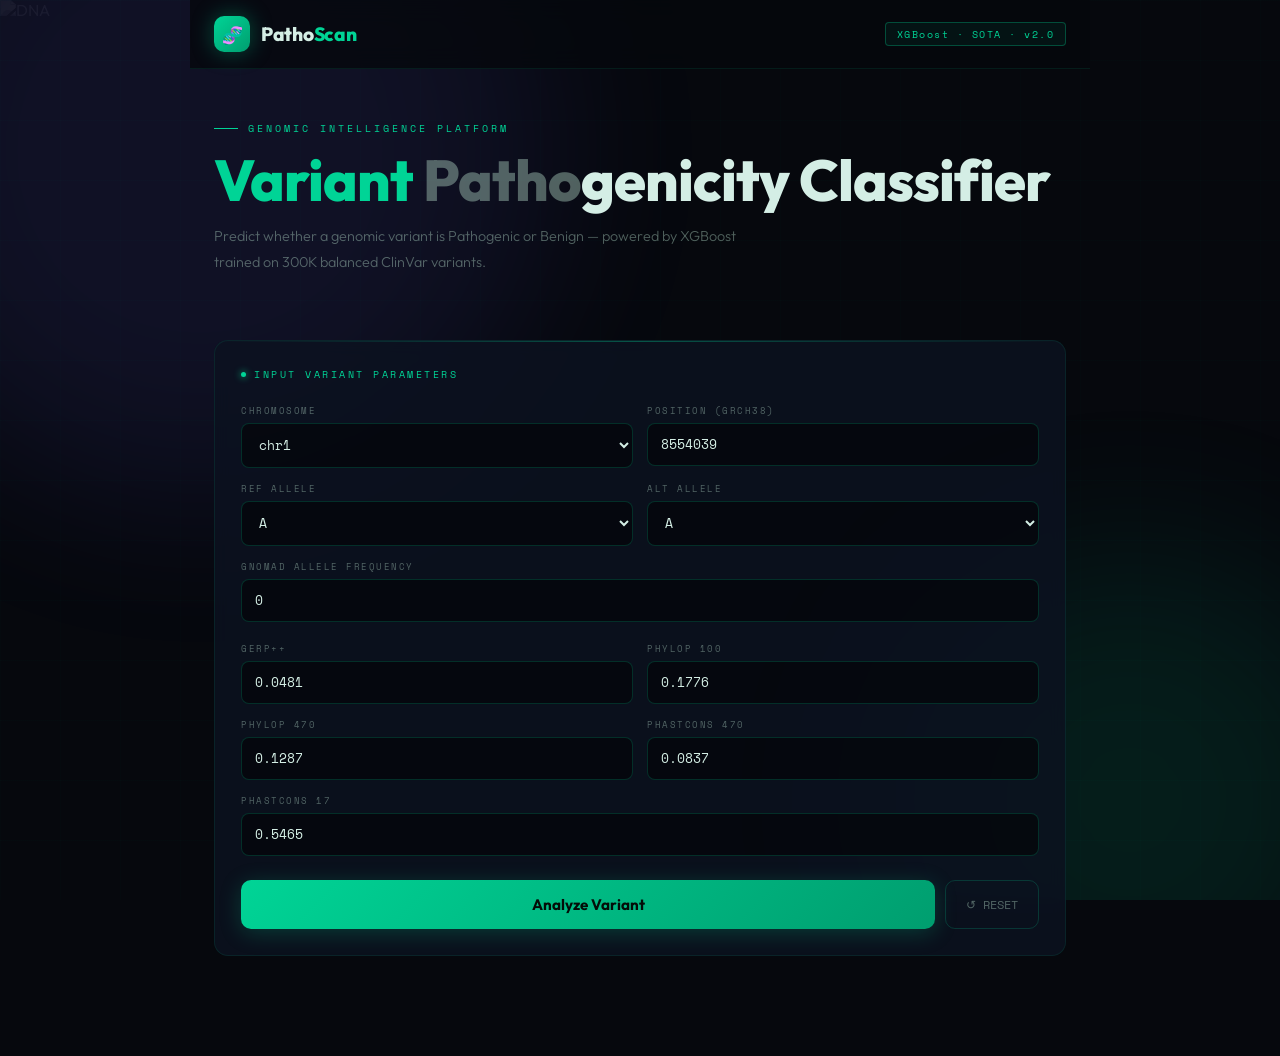
==== project/frontend/sample_index.html @ 514b2d8b "update" ====
<!DOCTYPE html>
<html lang="en">

<head>
    <meta charset="UTF-8" />
    <meta name="viewport" content="width=device-width, initial-scale=1.0" />
    <title>Pathoscan — Genomic Variant Predictor</title>
    <link
        href="https://fonts.googleapis.com/css2?family=Space+Mono:wght@400;700&family=Outfit:wght@300;400;500;600;700;800&display=swap"
        rel="stylesheet" />
    <style>
        *,
        *::before,
        *::after {
            box-sizing: border-box;
            margin: 0;
            padding: 0
        }

        :root {
            --bg: #06080d;
            --s1: rgba(12, 18, 32, 0.85);
            --s2: #101829;
            --b1: rgba(0, 210, 150, 0.10);
            --b2: rgba(0, 210, 150, 0.20);
            --green: #00d496;
            --green2: #009e6f;
            --red: #ff3e5e;
            --amber: #ffb020;
            --blue: #8ab4f8;
            --gemini: linear-gradient(90deg, #4285f4, #9b72cb, #d96570);
            --text: #d4eee5;
            --muted: rgba(180, 220, 200, 0.42);
            --dim: rgba(180, 220, 200, 0.16);
            --mono: 'Space Mono', monospace;
            --body: 'Outfit', sans-serif;
        }

        html {
            scroll-behavior: smooth
        }

        body {
            font-family: var(--body);
            background: var(--bg);
            color: var(--text);
            min-height: 100vh;
            overflow-x: hidden;
        }

        .dna-bg-container {
            position: fixed;
            top: 0;
            left: 0;
            width: 100%;
            height: 100%;
            z-index: 0;
            pointer-events: none;
            overflow: hidden;
        }

        .dna-bg-container img {
            width: 100%;
            height: 100%;
            object-fit: cover;
            opacity: 0.05;
            filter: saturate(0) brightness(1.2);
        }

        .bg-orbs {
            position: fixed;
            inset: 0;
            z-index: 1;
            pointer-events: none;
            overflow: hidden
        }

        .orb {
            position: absolute;
            border-radius: 50%;
            filter: blur(90px);
            opacity: .1;
            animation: drift 18s ease-in-out infinite alternate
        }

        .orb1 {
            width: 700px;
            height: 700px;
            background: #6c63ff;
            top: -200px;
            left: -150px;
            animation-delay: 0s
        }

        .orb2 {
            width: 500px;
            height: 500px;
            background: var(--green);
            bottom: -150px;
            right: -100px;
            animation-delay: -7s
        }

        .grid-bg {
            position: fixed;
            inset: 0;
            z-index: 1;
            pointer-events: none;
            background-image: linear-gradient(rgba(0, 212, 150, .015) 1px, transparent 1px),
                linear-gradient(90deg, rgba(0, 212, 150, .015) 1px, transparent 1px);
            background-size: 60px 60px;
        }

        .page {
            position: relative;
            z-index: 10;
            max-width: 900px;
            margin: 0 auto;
            padding: 0 24px 80px
        }

        nav {
            display: flex;
            align-items: center;
            justify-content: space-between;
            padding: 16px 24px;
            margin: 0 -24px;
            border-bottom: 1px solid var(--b1);
            background: rgba(6, 8, 13, 0.8);
            backdrop-filter: blur(12px);
            position: sticky;
            top: 0;
            z-index: 100;
            animation: slideD .5s ease both;
        }

        .nav-logo {
            display: flex;
            align-items: center;
            gap: 11px
        }

        .logo-icon {
            width: 36px;
            height: 36px;
            background: linear-gradient(135deg, var(--green), var(--green2));
            border-radius: 10px;
            display: flex;
            align-items: center;
            justify-content: center;
            font-size: 17px;
            box-shadow: 0 0 22px rgba(0, 212, 150, .35)
        }

        .logo-txt {
            font-weight: 800;
            font-size: 1.2rem;
            letter-spacing: -.3px
        }

        .logo-txt span {
            color: var(--green)
        }

        .nav-badge {
            font-family: var(--mono);
            font-size: .6rem;
            letter-spacing: 1.5px;
            color: var(--green);
            border: 1px solid rgba(0, 212, 150, .3);
            padding: 4px 11px;
            border-radius: 4px;
            background: rgba(0, 212, 150, .06)
        }

        .hero {
            padding: 52px 0 36px;
            animation: fadeU .7s .1s ease both
        }

        .hero-tag {
            font-family: var(--mono);
            font-size: .62rem;
            color: var(--green);
            letter-spacing: 3px;
            text-transform: uppercase;
            margin-bottom: 14px;
            display: flex;
            align-items: center;
            gap: 10px
        }

        .hero-tag::before {
            content: '';
            width: 24px;
            height: 1px;
            background: var(--green)
        }

        .hero h1 {
            font-size: clamp(2rem, 5vw, 3.6rem);
            font-weight: 800;
            line-height: 1.05;
            letter-spacing: -1px;
            margin-bottom: 14px
        }

        .hero h1 .g {
            color: var(--green)
        }

        .hero h1 .d {
            color: var(--muted)
        }

        .hero-sub {
            font-size: .9rem;
            color: var(--muted);
            line-height: 1.8;
            max-width: 560px;
            margin-bottom: 28px;
            font-weight: 300
        }

        .card {
            background: var(--s1);
            border: 1px solid var(--b1);
            border-radius: 14px;
            padding: 26px;
            position: relative;
            overflow: hidden;
            backdrop-filter: blur(8px);
            animation: fadeU .7s .2s ease both;
            margin-bottom: 20px;
        }

        .card::after {
            content: '';
            position: absolute;
            top: 0;
            left: 0;
            right: 0;
            height: 1px;
            background: linear-gradient(90deg, transparent, var(--green), transparent);
            opacity: .35
        }

        .card-title {
            font-family: var(--mono);
            font-size: .62rem;
            color: var(--green);
            letter-spacing: 2.5px;
            text-transform: uppercase;
            margin-bottom: 22px;
            display: flex;
            align-items: center;
            gap: 8px
        }

        .card-title::before {
            content: '';
            width: 5px;
            height: 5px;
            background: var(--green);
            border-radius: 50%;
            box-shadow: 0 0 7px var(--green)
        }

        .fg {
            display: grid;
            grid-template-columns: 1fr 1fr;
            gap: 14px;
            margin-bottom: 16px
        }

        .f {
            display: flex;
            flex-direction: column;
            gap: 6px
        }

        .f.full {
            grid-column: 1/-1
        }

        label {
            font-family: var(--mono);
            font-size: .58rem;
            color: var(--muted);
            letter-spacing: 1.5px;
            text-transform: uppercase
        }

        input,
        select {
            width: 100%;
            background: rgba(0, 0, 0, .5);
            border: 1px solid var(--b2);
            border-radius: 8px;
            color: var(--text);
            font-family: var(--mono);
            font-size: .8rem;
            padding: 11px 13px;
            outline: none;
            transition: all .3s ease;
        }

        input:focus,
        select:focus {
            border-color: var(--green);
            box-shadow: 0 0 0 3px rgba(0, 212, 150, .1)
        }

        .btn-row {
            display: flex;
            gap: 10px;
            margin-top: 24px
        }

        .btn-run {
            flex: 1;
            padding: 15px;
            border: none;
            border-radius: 10px;
            background: linear-gradient(135deg, var(--green), var(--green2));
            color: #040d08;
            font-family: var(--body);
            font-size: .95rem;
            font-weight: 700;
            cursor: pointer;
            transition: all .25s cubic-bezier(.22, 1, .36, 1);
            box-shadow: 0 4px 22px rgba(0, 212, 150, .22);
        }

        .btn-run:hover {
            transform: translateY(-2px);
            box-shadow: 0 8px 32px rgba(0, 212, 150, .38)
        }

        .btn-clear {
            padding: 15px 20px;
            border: 1px solid var(--b2);
            border-radius: 10px;
            background: transparent;
            color: var(--muted);
            font-family: var(--mono);
            font-size: .72rem;
            cursor: pointer;
            text-transform: uppercase;
        }

        .loading-wrapper {
            display: none;
            align-items: center;
            justify-content: center;
            gap: 12px;
            padding: 24px 0;
            margin-top: 10px
        }

        .loading-wrapper.on {
            display: flex
        }

        .spinner {
            width: 22px;
            height: 22px;
            border: 3px solid var(--b2);
            border-top-color: var(--green);
            border-radius: 50%;
            animation: spin 1s linear infinite
        }

        @keyframes spin {
            to {
                transform: rotate(360deg)
            }
        }

        #resultPanel {
            display: none;
            margin-top: 20px;
            animation: fadeU .6s cubic-bezier(.22, 1, .36, 1) both
        }

        #resultPanel.on {
            display: flex;
            flex-direction: column;
            gap: 14px
        }

        .verdict {
            border-radius: 12px;
            padding: 24px;
            border: 1px solid;
            position: relative;
            overflow: hidden;
        }

        .verdict.P {
            background: rgba(255, 62, 94, .07);
            border-color: rgba(255, 62, 94, .3);
            box-shadow: 0 0 30px rgba(255, 62, 94, .12)
        }

        .verdict.B {
            background: rgba(0, 212, 150, .07);
            border-color: rgba(0, 212, 150, .3);
            box-shadow: 0 0 30px rgba(0, 212, 150, .12)
        }

        .sha-badge {
            position: absolute;
            top: 24px;
            right: 24px;
            font-family: var(--mono);
            font-size: 0.55rem;
            color: var(--muted);
            background: rgba(255, 255, 255, 0.05);
            padding: 4px 8px;
            border-radius: 4px;
            border: 1px solid var(--b1);
        }

        .v-tag {
            font-family: var(--mono);
            font-size: .58rem;
            letter-spacing: 2.5px;
            text-transform: uppercase;
            margin-bottom: 6px
        }

        .v-name {
            font-size: 2.6rem;
            font-weight: 800;
            letter-spacing: -1px;
            line-height: 1;
            margin-bottom: 12px
        }

        .verdict.P .v-name,
        .verdict.P .v-tag {
            color: var(--red)
        }

        .verdict.B .v-name,
        .verdict.B .v-tag {
            color: var(--green)
        }

        .shap-container {
            position: relative;
            padding: 10px 0;
        }

        .shap-axis {
            position: absolute;
            left: 50%;
            top: 0;
            bottom: 0;
            width: 1px;
            background: rgba(255, 255, 255, 0.1);
            border-left: 1px dashed rgba(255, 255, 255, 0.2);
            z-index: 0;
        }

        .shap-labels {
            display: flex;
            justify-content: space-between;
            font-family: var(--mono);
            font-size: 0.55rem;
            color: var(--muted);
            margin-bottom: 15px;
            text-transform: uppercase;
        }

        .shap-row {
            display: flex;
            align-items: center;
            margin-bottom: 12px;
            position: relative;
            z-index: 1;
            animation: slideInRight .6s backwards;
        }

        .shap-name {
            font-family: var(--mono);
            font-size: 0.55rem;
            color: var(--text);
            width: 140px;
            flex-shrink: 0;
            text-align: right;
            padding-right: 15px;
            overflow: hidden;
            text-overflow: ellipsis;
            white-space: nowrap;
        }

        .shap-track {
            flex: 1;
            height: 8px;
            background: rgba(0, 0, 0, 0.3);
            border-radius: 4px;
            display: flex;
            align-items: center;
            position: relative;
            overflow: hidden;
        }

        .shap-fill-left {
            height: 100%;
            background: linear-gradient(90deg, #009e6f, var(--green));
            border-radius: 4px;
            position: absolute;
            right: 50%;
            width: 0%;
            transition: width 1.2s cubic-bezier(.22, 1, .36, 1);
        }

        .shap-fill-right {
            height: 100%;
            background: linear-gradient(90deg, var(--red), #ff8fa0);
            border-radius: 4px;
            position: absolute;
            left: 50%;
            width: 0%;
            transition: width 1.2s cubic-bezier(.22, 1, .36, 1);
        }

        .shap-val {
            font-family: var(--mono);
            font-size: 0.65rem;
            font-weight: 700;
            color: var(--muted);
            width: 60px;
            text-align: left;
            padding-left: 15px;
        }

        .gemini-box {
            background: linear-gradient(145deg, rgba(16, 24, 41, 0.9), rgba(6, 8, 13, 0.9));
            border: 1px solid rgba(138, 180, 248, 0.2);
            border-radius: 12px;
            padding: 24px;
            position: relative;
            box-shadow: 0 10px 30px rgba(0, 0, 0, 0.5), inset 0 1px 0 rgba(255, 255, 255, 0.05);
        }

        .gemini-box::before {
            content: '';
            position: absolute;
            top: -1px;
            left: -1px;
            right: -1px;
            bottom: -1px;
            background: var(--gemini);
            z-index: -1;
            border-radius: 13px;
            opacity: 0.3;
            animation: breathe 4s ease-in-out infinite alternate;
        }

        @keyframes breathe {
            from {
                opacity: 0.1
            }

            to {
                opacity: 0.4
            }
        }

        .gemini-header {
            display: flex;
            align-items: center;
            gap: 8px;
            margin-bottom: 16px;
            font-weight: 700;
            font-size: 0.9rem;
            letter-spacing: 0.5px;
        }

        .gemini-icon {
            background: var(--gemini);
            -webkit-background-clip: text;
            -webkit-text-fill-color: transparent;
            font-size: 1.2rem;
        }

        .gemini-title {
            background: var(--gemini);
            -webkit-background-clip: text;
            -webkit-text-fill-color: transparent;
        }

        .gemini-content {
            font-size: 0.9rem;
            line-height: 1.7;
            color: var(--text);
            min-height: 60px;
        }

        .cursor {
            display: inline-block;
            width: 6px;
            height: 14px;
            background: #8ab4f8;
            margin-left: 4px;
            animation: blink 1s step-end infinite;
        }

        @keyframes blink {
            50% {
                opacity: 0;
            }
        }

        footer {
            border-top: 1px solid var(--b1);
            margin-top: 48px;
            padding-top: 20px;
            display: flex;
            justify-content: space-between;
            font-family: var(--mono);
            font-size: .56rem;
            color: var(--dim)
        }

        @media(max-width:640px) {
            .fg {
                grid-template-columns: 1fr
            }

            .shap-name {
                width: 90px;
                font-size: 0.50rem;
            }

            .sha-badge {
                display: none;
            }
        }
    </style>
</head>

<body>

    <div class="dna-bg-container"><img src="https://media.giphy.com/media/s1IJ0L8hZ4wms/giphy.gif" alt="DNA"></div>
    <div class="bg-orbs">
        <div class="orb orb1"></div>
        <div class="orb orb2"></div>
    </div>
    <div class="grid-bg"></div>

    <div class="page">
        <nav>
            <div class="nav-logo">
                <div class="logo-icon">🧬</div>
                <div class="logo-txt">Patho<span>Scan</span></div>
            </div>
            <div class="nav-badge">XGBoost · SOTA · v2.0</div>
        </nav>

        <div class="hero">
            <div class="hero-tag">Genomic Intelligence Platform</div>
            <h1><span class="g">Variant</span> <span class="d">Patho</span>genicity Classifier</h1>
            <p class="hero-sub">Predict whether a genomic variant is Pathogenic or Benign — powered by XGBoost trained
                on 300K balanced ClinVar variants.</p>
        </div>

        <div class="card">
            <div class="card-title">Input Variant Parameters</div>
            <div class="fg">
                <div class="f">
                    <label>Chromosome</label>
                    <select id="f_chrom">
                        <script>
                            for (let i = 1; i <= 22; i++) { document.write(`<option value="${i}">chr${i}</option>`); }
                        </script>
                        <option value="X">chrX</option>
                    </select>
                </div>
                <div class="f"><label>Position (GRCh38)</label><input type="number" id="f_pos" value="8554039" /></div>
                <div class="f">
                    <label>REF Allele</label>
                    <select id="f_ref">
                        <option>A</option>
                        <option>C</option>
                        <option>G</option>
                        <option>T</option>
                    </select>
                </div>
                <div class="f">
                    <label>ALT Allele</label>
                    <select id="f_alt">
                        <option>A</option>
                        <option>C</option>
                        <option>G</option>
                        <option>T</option>
                    </select>
                </div>
                <div class="f full"><label>gnomAD Allele Frequency</label><input type="number" id="f_gnomad" step="any"
                        value="0" /></div>
            </div>

            <div class="fg" style="margin-top: 20px;">
                <div class="f"><label>GERP++</label><input type="number" id="f_gerp" value="0.0481" /></div>
                <div class="f"><label>phyloP 100</label><input type="number" id="f_pp100" value="0.1776" /></div>
                <div class="f"><label>phyloP 470</label><input type="number" id="f_pp470" value="0.1287" /></div>
                <div class="f"><label>phastCons 470</label><input type="number" id="f_pc470" value="0.0837" /></div>
                <div class="f full"><label>phastCons 17</label><input type="number" id="f_pc17" value="0.5465" /></div>
            </div>

            <div class="btn-row">
                <button class="btn-run" id="runBtn" onclick="runPredict()">Analyze Variant</button>
                <button class="btn-clear" onclick="location.reload()">↺ Reset</button>
            </div>
            <div class="loading-wrapper" id="loadBox">
                <div class="spinner"></div>
                <div style="font-family:var(--mono);font-size:12px;color:var(--green)">INFERENCE INITIALIZING...</div>
            </div>
        </div>

        <div id="resultPanel">
            <div class="verdict" id="verdictBox">
                <div class="sha-badge" id="sha-id">SHA: —</div>
                <div class="v-tag" id="v-tag">—</div>
                <div class="v-name" id="v-name">—</div>
                <div style="margin-bottom:16px;font-size:.9rem;color:var(--text)">Pathogenic probability: <strong
                        id="v-prob-text">0.00%</strong></div>
            </div>

            <div class="card" style="margin-bottom: 0;">
                <div class="card-title">SHAP Feature Impact Analysis</div>
                <div class="shap-container">
                    <div class="shap-labels"><span>← Benign Push</span><span>Pathogenic Push →</span></div>
                    <div class="shap-axis"></div>
                    <div id="shapContainer"></div>
                </div>
            </div>

            <div class="gemini-box">
                <div class="gemini-header">
                    <span class="gemini-icon"></span>
                    <span class="gemini-title">Clinical Report:</span>
                </div>
                <div class="gemini-content" id="gemini-text">Waiting for analysis...</div>
            </div>
        </div>

    </div>

    <script>
        // Mock SHA-256 Generator
        function generateMockSHA() {
            const chars = 'abcdef0123456789';
            let hash = '';
            for (let i = 0; i < 32; i++) hash += chars.charAt(Math.floor(Math.random() * chars.length));
            return hash;
        }

        // Format Markdown to HTML
        function formatMarkdown(text) {
            return text
                .replace(/\*\*(.*?)\*\*/g, '<strong style="color: var(--green);">$1</strong>')
                .replace(/^\* (.*?)$/gm, '&bull; $1')
                .replace(/\n/g, '<br>');
        }

        // Typewriter
        function typeWriter(elementId, htmlText, speed) {
            const el = document.getElementById(elementId);
            el.innerHTML = '';
            let i = 0;
            let isTag = false;
            let currentHTML = '';

            function type() {
                if (i < htmlText.length) {
                    let char = htmlText.charAt(i);
                    currentHTML += char;

                    if (char === '<') isTag = true;
                    if (char === '>') isTag = false;

                    el.innerHTML = currentHTML + '<span class="cursor"></span>';
                    i++;

                    if (isTag) {
                        type();
                    } else {
                        setTimeout(type, speed);
                    }
                } else {
                    el.innerHTML = currentHTML;
                }
            }
            type();
        }

        // Fetch Gemini using Real SHAP Values
        async function fetchGeminiNote(data, isP, probPct, topFeaturesText) {
            const apiKey = "AIzaSyDyJzYa1d_1lUqWyDfIHKWBBuTbyd2bmhM";
            const url = `https://generativelanguage.googleapis.com/v1beta/models/gemini-1.5-flash:generateContent?key=${apiKey}`;

            // Upgraded prompt for detailed SHAP reasoning and biological context
            const prompt = `You are a helpful, expert clinical AI assistant analyzing a genomic variant. We have run an XGBoost model which calculated a pathogenic probability of ${probPct.toFixed(2)}%.

Here are the Top SHAP Features that influenced this prediction (Positive values INCREASE the risk of being pathogenic, Negative values DECREASE the risk):
${topFeaturesText}

Please provide a detailed, conversational, and user-friendly explanation of this result. Structure your response exactly as follows:

1. **The Verdict:** Start with a friendly opening (e.g., "Hello there! Based on the information provided...") stating the final prediction percentage.
2. **Feature Breakdown:** Provide a detailed explanation of the top features from the array. Explain exactly how each key feature pushed the model's decision (e.g., "Interestingly, the high score in **[Feature Name]** strongly increased the risk estimate by..."). 
3. **Biological Context:** Briefly explain to the user what these specific features mean in genetics. For example, explain that gnomAD AF relates to population frequency, and GERP/phyloP/phastCons relate to evolutionary conservation.
4. **Practical Tips:** End with a section titled "**Practical Tips for Interpretation:**" and provide 2 actionable tips for understanding genomic variant data.

Keep the tone accessible, translate the mathematical impacts into plain English, and strictly use **bolding** for feature names.`;

            try {
                const response = await fetch(url, {
                    method: 'POST',
                    headers: { 'Content-Type': 'application/json' },
                    body: JSON.stringify({
                        contents: [{ parts: [{ text: prompt }] }],
                        generationConfig: { temperature: 0.4, topK: 40, topP: 0.95, maxOutputTokens: 1024 }
                    })
                });

                if (!response.ok) {
                    const errorDetails = await response.json();
                    console.error("GOOGLE API ERROR:", errorDetails);
                    throw new Error(errorDetails.error?.message || "API request rejected");
                }

                const responseData = await response.json();
                const rawText = responseData.candidates[0].content.parts[0].text.trim();

                const finalReport = `<strong style="color:var(--muted); font-size: 0.75rem;">Top Features Analysis</strong><br><br>${rawText}`;

                return formatMarkdown(finalReport);

            } catch (error) {
                console.error("Fetch Error Caught:", error);
                return `<strong style="color: var(--red);">API Connection Failed</strong><br><br>The connection to the Gemini API was rejected. Check your console (F12) for details.<br><br><strong>Fallback classification:</strong> ${isP ? 'Pathogenic' : 'Benign'}.`;
            }
        }

        async function runPredict() {
            const data = {
                chrom: document.getElementById('f_chrom').value,
                pos: Number(document.getElementById('f_pos').value),
                ref: document.getElementById('f_ref').value,
                alt: document.getElementById('f_alt').value,
                gnomad_af: Number(document.getElementById('f_gnomad').value),
                GERP_91_mammals_rankscore: Number(document.getElementById('f_gerp').value),
                phyloP100way_vertebrate_rankscore: Number(document.getElementById('f_pp100').value),
                phyloP470way_mammalian_rankscore: Number(document.getElementById('f_pp470').value),
                phastCons470way_mammalian_rankscore: Number(document.getElementById('f_pc470').value),
                phastCons17way_primate_rankscore: Number(document.getElementById('f_pc17').value),
            };

            document.getElementById('resultPanel').classList.remove('on');
            document.getElementById('loadBox').classList.add('on');
            document.getElementById('gemini-text').innerHTML = "Generating AI insights... <span class='cursor'></span>";

            try {
                const res = await fetch("http://127.0.0.1:8000/predict", {
                    method: "POST",
                    headers: { "Content-Type": "application/json" },
                    body: JSON.stringify(data)
                });

                if (!res.ok) {
                    throw new Error(`HTTP error! status: ${res.status}`);
                }

                const result = await res.json();
                renderOutput(result, data);
            } catch (err) {
                console.warn("Backend not detected. Running Demo Mode.", err);
                setTimeout(() => {
                    const mockResult = {
                        pathogenic_probability: Math.random(),
                        top_features: [
                            ["GERP_91_mammals", 1.85],
                            ["phastCons17way", 1.42],
                            ["gnomad_af", -1.35],
                            ["phyloP100way", 0.98],
                            ["phyloP470way", 0.64],
                            ["phastCons470way", 0.45],
                            ["chrom", -0.25],
                            ["ref", -0.12],
                            ["alt", 0.08],
                            ["pos", 0.02]
                        ]
                    };
                    renderOutput(mockResult, data);
                }, 1500);
            }
        }
        async function renderOutput(result, data) {
            document.getElementById('loadBox').classList.remove('on');

            if (result.error) {
                alert("Backend Error: " + result.error);
                return;
            }

            const prob = result.pathogenic_probability || 0;
            const isP = prob >= 0.5;
            const targetPct = prob * 100;

            document.getElementById('resultPanel').classList.add('on');
            document.getElementById('verdictBox').className = 'verdict ' + (isP ? 'P' : 'B');
            document.getElementById('v-tag').textContent = isP ? 'High Risk' : 'Likely Benign';
            document.getElementById('v-name').textContent = isP ? 'PATHOGENIC ' : 'BENIGN ';
            document.getElementById('v-prob-text').textContent = targetPct.toFixed(2) + '%';
            document.getElementById('sha-id').textContent = 'SHA256: ' + generateMockSHA();

            const sc = document.getElementById('shapContainer');
            sc.innerHTML = result.top_features.map((featureData, index) => {
                let featureName = featureData[0];
                let shapValue = featureData[1];
                let isPathoPush = shapValue > 0;
                let barWidth = Math.min((Math.abs(shapValue) * 30), 100);

                return `
        <div class="shap-row" style="animation-delay: ${index * 0.1}s">
            <span class="shap-name">${featureName}</span>
            <div class="shap-track">
                <div class="shap-fill-left" style="width: ${!isPathoPush ? barWidth : 0}%"></div>
                <div class="shap-fill-right" style="width: ${isPathoPush ? barWidth : 0}%"></div>
            </div>
            <span class="shap-val">${shapValue.toFixed(3)}</span>
        </div>`;
            }).join('');

            document.getElementById('resultPanel').scrollIntoView({ behavior: 'smooth', block: 'start' });

            // Use the note already generated by your Python backend
            if (result.clinical_note) {
                const formattedNote = formatMarkdown(result.clinical_note);
                typeWriter('gemini-text', formattedNote, 4);
            }
        }


    </script>
</body>

</html>
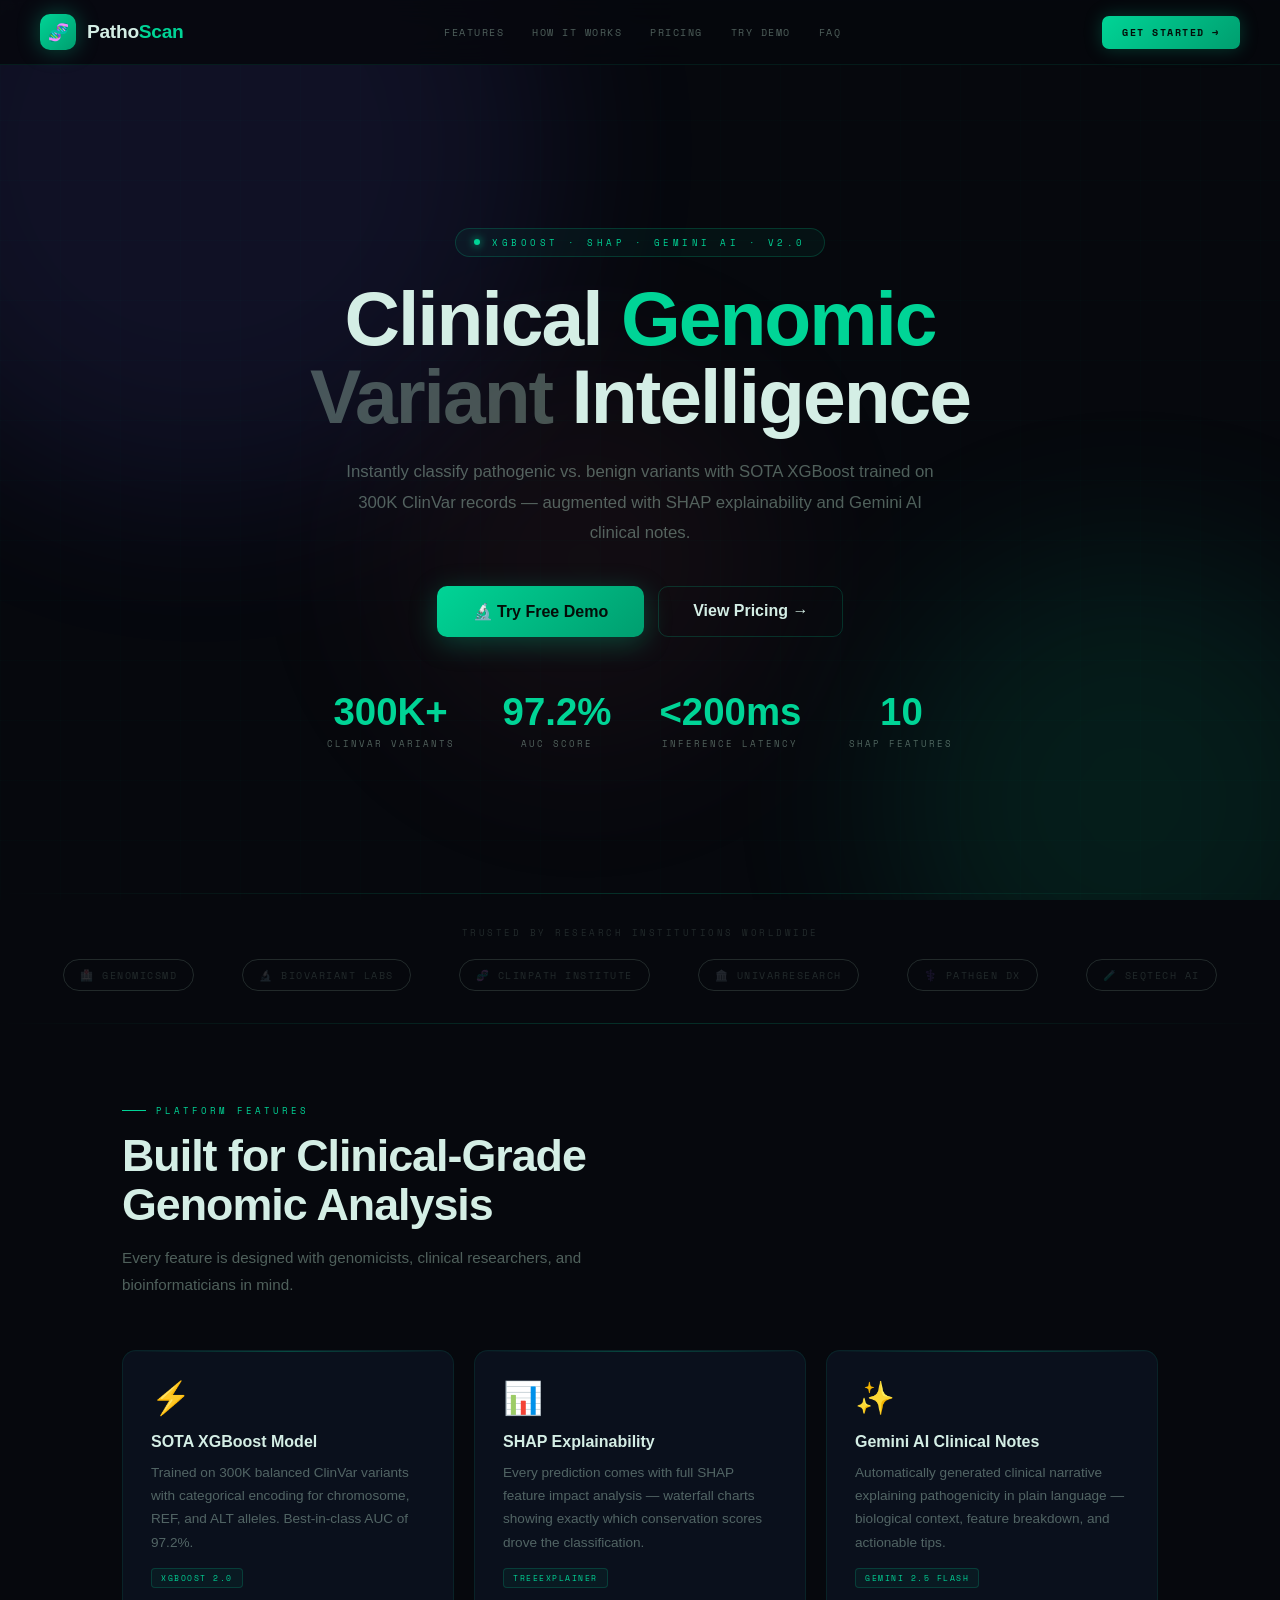
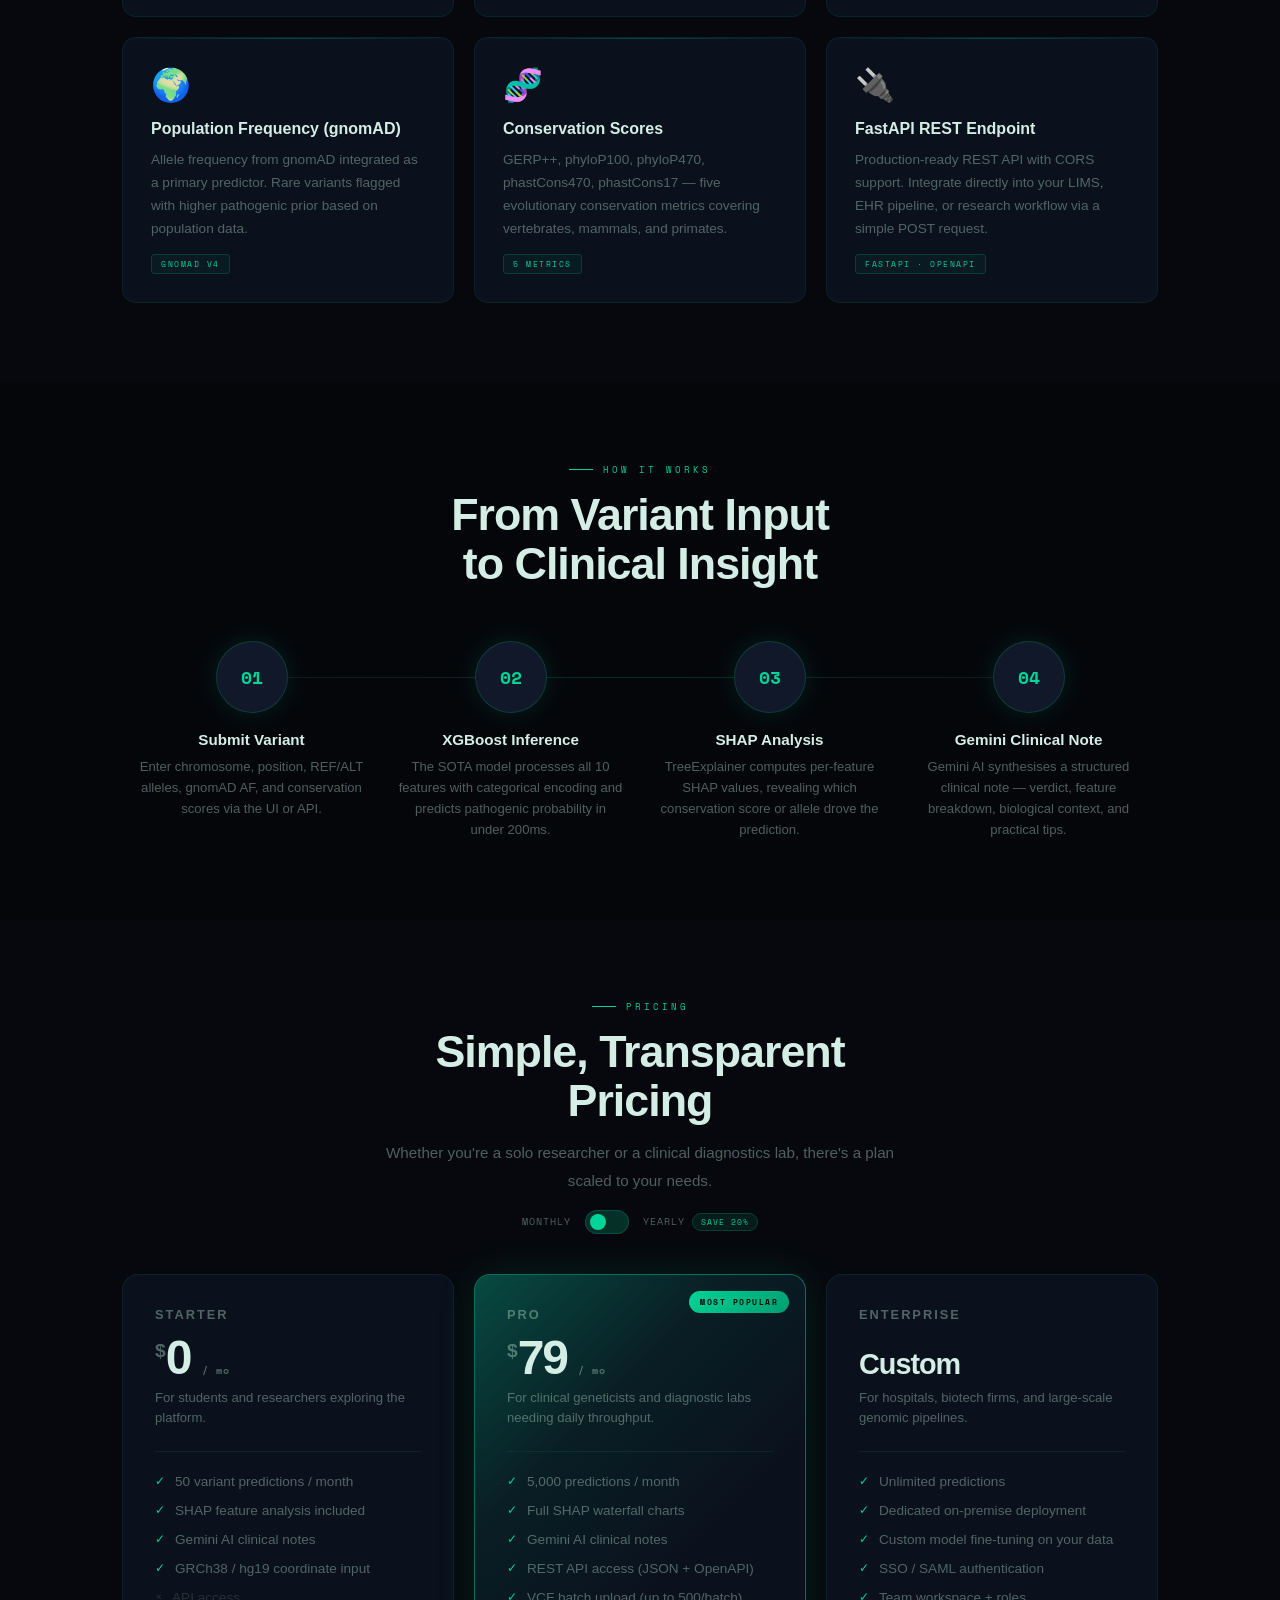
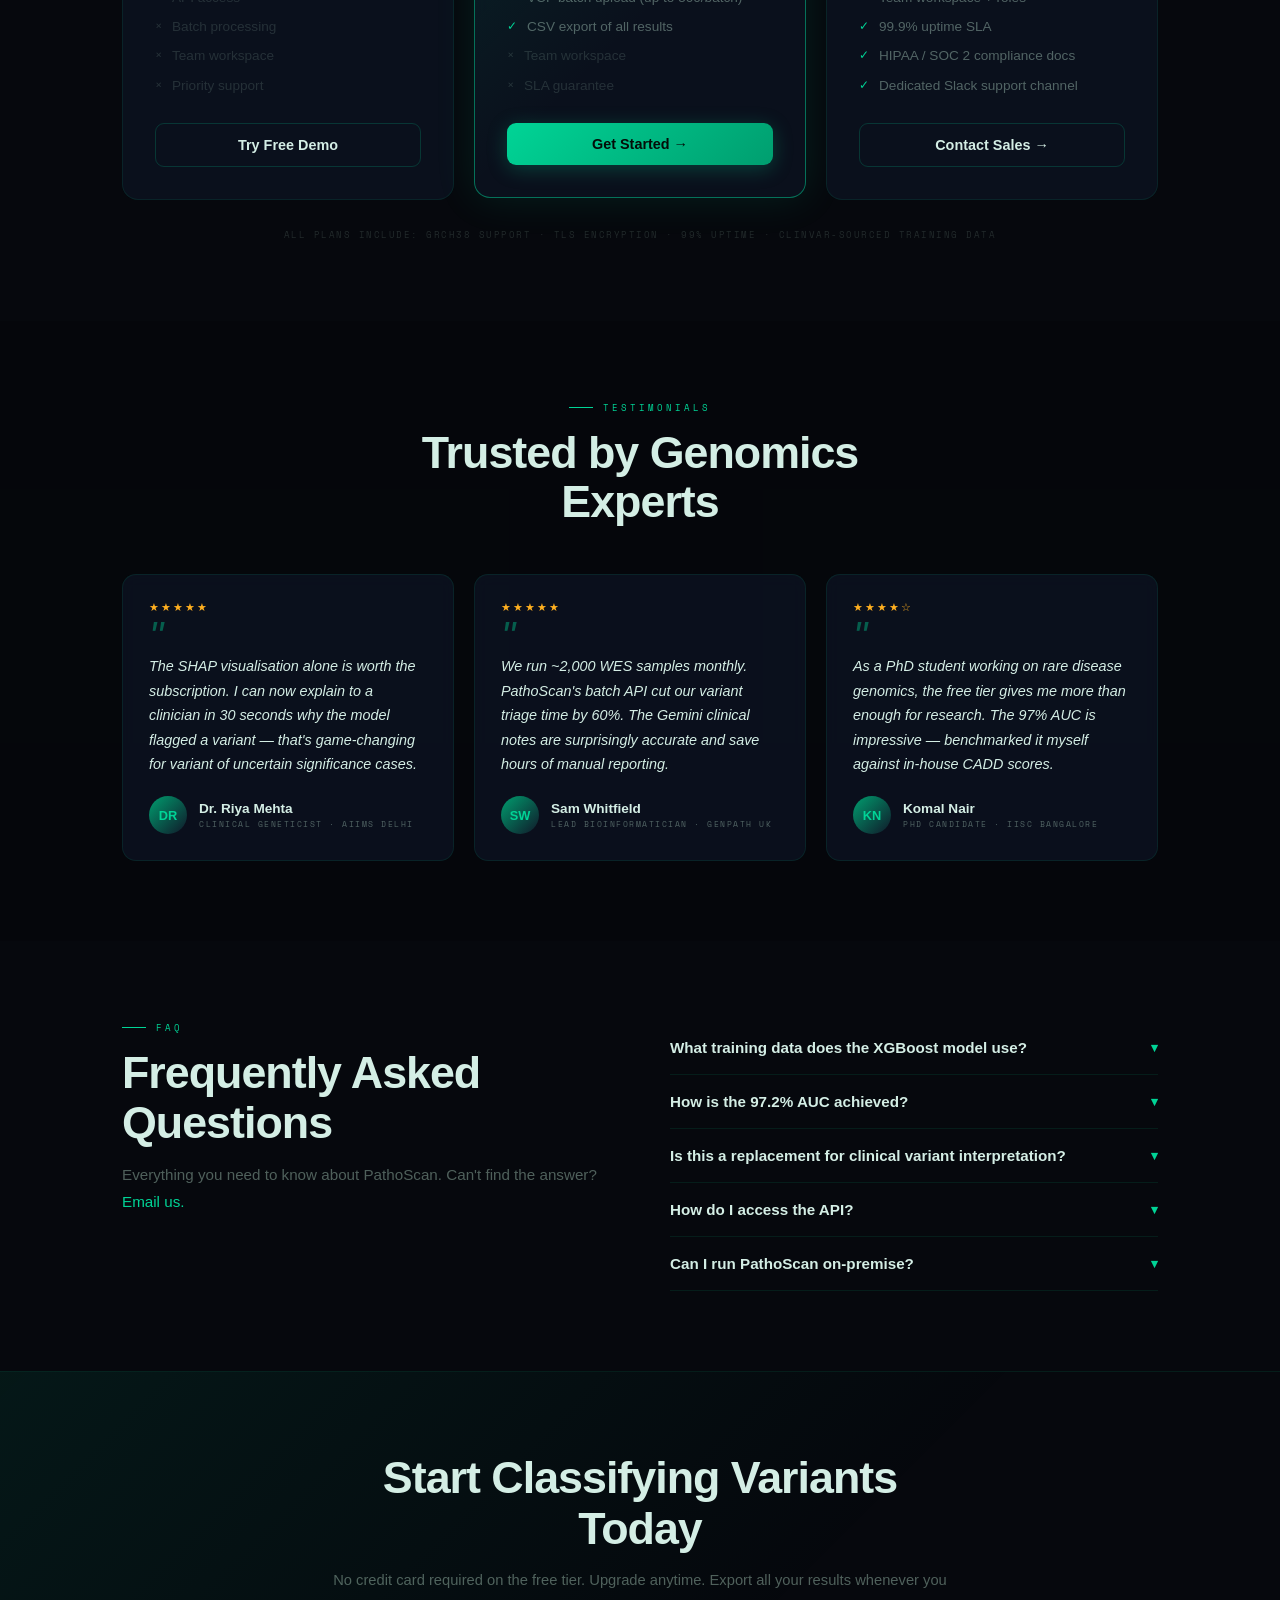
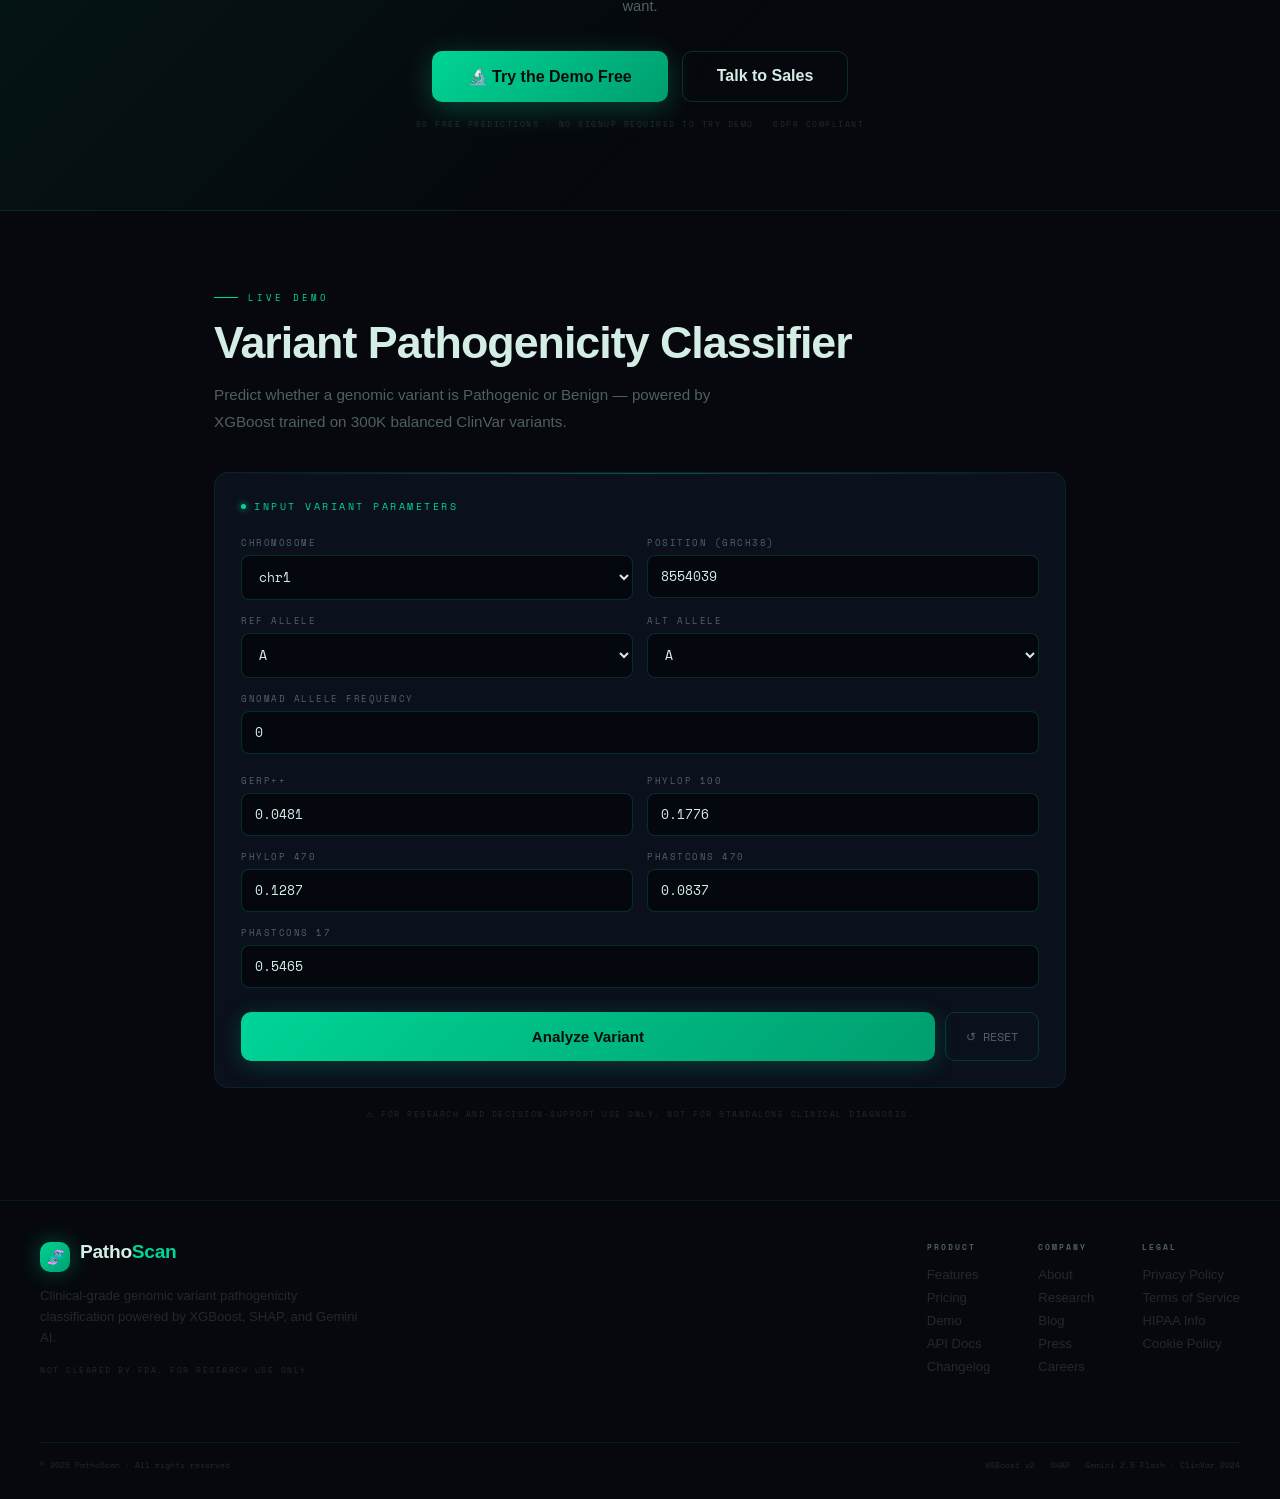
==== commit c4870fa2: "final code" ====
--- a/project/frontend/sample_index.html
+++ b/project/frontend/sample_index.html
@@ -1,953 +1,1068 @@
 <!DOCTYPE html>
 <html lang="en">
-
 <head>
-    <meta charset="UTF-8" />
-    <meta name="viewport" content="width=device-width, initial-scale=1.0" />
-    <title>Pathoscan — Genomic Variant Predictor</title>
-    <link
-        href="https://fonts.googleapis.com/css2?family=Space+Mono:wght@400;700&family=Outfit:wght@300;400;500;600;700;800&display=swap"
-        rel="stylesheet" />
-    <style>
-        *,
-        *::before,
-        *::after {
-            box-sizing: border-box;
-            margin: 0;
-            padding: 0
-        }
-
-        :root {
-            --bg: #06080d;
-            --s1: rgba(12, 18, 32, 0.85);
-            --s2: #101829;
-            --b1: rgba(0, 210, 150, 0.10);
-            --b2: rgba(0, 210, 150, 0.20);
-            --green: #00d496;
-            --green2: #009e6f;
-            --red: #ff3e5e;
-            --amber: #ffb020;
-            --blue: #8ab4f8;
-            --gemini: linear-gradient(90deg, #4285f4, #9b72cb, #d96570);
-            --text: #d4eee5;
-            --muted: rgba(180, 220, 200, 0.42);
-            --dim: rgba(180, 220, 200, 0.16);
-            --mono: 'Space Mono', monospace;
-            --body: 'Outfit', sans-serif;
-        }
-
-        html {
-            scroll-behavior: smooth
-        }
-
-        body {
-            font-family: var(--body);
-            background: var(--bg);
-            color: var(--text);
-            min-height: 100vh;
-            overflow-x: hidden;
-        }
-
-        .dna-bg-container {
-            position: fixed;
-            top: 0;
-            left: 0;
-            width: 100%;
-            height: 100%;
-            z-index: 0;
-            pointer-events: none;
-            overflow: hidden;
-        }
-
-        .dna-bg-container img {
-            width: 100%;
-            height: 100%;
-            object-fit: cover;
-            opacity: 0.05;
-            filter: saturate(0) brightness(1.2);
-        }
-
-        .bg-orbs {
-            position: fixed;
-            inset: 0;
-            z-index: 1;
-            pointer-events: none;
-            overflow: hidden
-        }
-
-        .orb {
-            position: absolute;
-            border-radius: 50%;
-            filter: blur(90px);
-            opacity: .1;
-            animation: drift 18s ease-in-out infinite alternate
-        }
-
-        .orb1 {
-            width: 700px;
-            height: 700px;
-            background: #6c63ff;
-            top: -200px;
-            left: -150px;
-            animation-delay: 0s
-        }
-
-        .orb2 {
-            width: 500px;
-            height: 500px;
-            background: var(--green);
-            bottom: -150px;
-            right: -100px;
-            animation-delay: -7s
-        }
-
-        .grid-bg {
-            position: fixed;
-            inset: 0;
-            z-index: 1;
-            pointer-events: none;
-            background-image: linear-gradient(rgba(0, 212, 150, .015) 1px, transparent 1px),
-                linear-gradient(90deg, rgba(0, 212, 150, .015) 1px, transparent 1px);
-            background-size: 60px 60px;
-        }
-
-        .page {
-            position: relative;
-            z-index: 10;
-            max-width: 900px;
-            margin: 0 auto;
-            padding: 0 24px 80px
-        }
-
-        nav {
-            display: flex;
-            align-items: center;
-            justify-content: space-between;
-            padding: 16px 24px;
-            margin: 0 -24px;
-            border-bottom: 1px solid var(--b1);
-            background: rgba(6, 8, 13, 0.8);
-            backdrop-filter: blur(12px);
-            position: sticky;
-            top: 0;
-            z-index: 100;
-            animation: slideD .5s ease both;
-        }
-
-        .nav-logo {
-            display: flex;
-            align-items: center;
-            gap: 11px
-        }
-
-        .logo-icon {
-            width: 36px;
-            height: 36px;
-            background: linear-gradient(135deg, var(--green), var(--green2));
-            border-radius: 10px;
-            display: flex;
-            align-items: center;
-            justify-content: center;
-            font-size: 17px;
-            box-shadow: 0 0 22px rgba(0, 212, 150, .35)
-        }
-
-        .logo-txt {
-            font-weight: 800;
-            font-size: 1.2rem;
-            letter-spacing: -.3px
-        }
-
-        .logo-txt span {
-            color: var(--green)
-        }
-
-        .nav-badge {
-            font-family: var(--mono);
-            font-size: .6rem;
-            letter-spacing: 1.5px;
-            color: var(--green);
-            border: 1px solid rgba(0, 212, 150, .3);
-            padding: 4px 11px;
-            border-radius: 4px;
-            background: rgba(0, 212, 150, .06)
-        }
-
-        .hero {
-            padding: 52px 0 36px;
-            animation: fadeU .7s .1s ease both
-        }
-
-        .hero-tag {
-            font-family: var(--mono);
-            font-size: .62rem;
-            color: var(--green);
-            letter-spacing: 3px;
-            text-transform: uppercase;
-            margin-bottom: 14px;
-            display: flex;
-            align-items: center;
-            gap: 10px
-        }
-
-        .hero-tag::before {
-            content: '';
-            width: 24px;
-            height: 1px;
-            background: var(--green)
-        }
-
-        .hero h1 {
-            font-size: clamp(2rem, 5vw, 3.6rem);
-            font-weight: 800;
-            line-height: 1.05;
-            letter-spacing: -1px;
-            margin-bottom: 14px
-        }
-
-        .hero h1 .g {
-            color: var(--green)
-        }
-
-        .hero h1 .d {
-            color: var(--muted)
-        }
-
-        .hero-sub {
-            font-size: .9rem;
-            color: var(--muted);
-            line-height: 1.8;
-            max-width: 560px;
-            margin-bottom: 28px;
-            font-weight: 300
-        }
-
-        .card {
-            background: var(--s1);
-            border: 1px solid var(--b1);
-            border-radius: 14px;
-            padding: 26px;
-            position: relative;
-            overflow: hidden;
-            backdrop-filter: blur(8px);
-            animation: fadeU .7s .2s ease both;
-            margin-bottom: 20px;
-        }
-
-        .card::after {
-            content: '';
-            position: absolute;
-            top: 0;
-            left: 0;
-            right: 0;
-            height: 1px;
-            background: linear-gradient(90deg, transparent, var(--green), transparent);
-            opacity: .35
-        }
-
-        .card-title {
-            font-family: var(--mono);
-            font-size: .62rem;
-            color: var(--green);
-            letter-spacing: 2.5px;
-            text-transform: uppercase;
-            margin-bottom: 22px;
-            display: flex;
-            align-items: center;
-            gap: 8px
-        }
-
-        .card-title::before {
-            content: '';
-            width: 5px;
-            height: 5px;
-            background: var(--green);
-            border-radius: 50%;
-            box-shadow: 0 0 7px var(--green)
-        }
-
-        .fg {
-            display: grid;
-            grid-template-columns: 1fr 1fr;
-            gap: 14px;
-            margin-bottom: 16px
-        }
-
-        .f {
-            display: flex;
-            flex-direction: column;
-            gap: 6px
-        }
-
-        .f.full {
-            grid-column: 1/-1
-        }
-
-        label {
-            font-family: var(--mono);
-            font-size: .58rem;
-            color: var(--muted);
-            letter-spacing: 1.5px;
-            text-transform: uppercase
-        }
-
-        input,
-        select {
-            width: 100%;
-            background: rgba(0, 0, 0, .5);
-            border: 1px solid var(--b2);
-            border-radius: 8px;
-            color: var(--text);
-            font-family: var(--mono);
-            font-size: .8rem;
-            padding: 11px 13px;
-            outline: none;
-            transition: all .3s ease;
-        }
-
-        input:focus,
-        select:focus {
-            border-color: var(--green);
-            box-shadow: 0 0 0 3px rgba(0, 212, 150, .1)
-        }
-
-        .btn-row {
-            display: flex;
-            gap: 10px;
-            margin-top: 24px
-        }
-
-        .btn-run {
-            flex: 1;
-            padding: 15px;
-            border: none;
-            border-radius: 10px;
-            background: linear-gradient(135deg, var(--green), var(--green2));
-            color: #040d08;
-            font-family: var(--body);
-            font-size: .95rem;
-            font-weight: 700;
-            cursor: pointer;
-            transition: all .25s cubic-bezier(.22, 1, .36, 1);
-            box-shadow: 0 4px 22px rgba(0, 212, 150, .22);
-        }
-
-        .btn-run:hover {
-            transform: translateY(-2px);
-            box-shadow: 0 8px 32px rgba(0, 212, 150, .38)
-        }
-
-        .btn-clear {
-            padding: 15px 20px;
-            border: 1px solid var(--b2);
-            border-radius: 10px;
-            background: transparent;
-            color: var(--muted);
-            font-family: var(--mono);
-            font-size: .72rem;
-            cursor: pointer;
-            text-transform: uppercase;
-        }
-
-        .loading-wrapper {
-            display: none;
-            align-items: center;
-            justify-content: center;
-            gap: 12px;
-            padding: 24px 0;
-            margin-top: 10px
-        }
-
-        .loading-wrapper.on {
-            display: flex
-        }
-
-        .spinner {
-            width: 22px;
-            height: 22px;
-            border: 3px solid var(--b2);
-            border-top-color: var(--green);
-            border-radius: 50%;
-            animation: spin 1s linear infinite
-        }
-
-        @keyframes spin {
-            to {
-                transform: rotate(360deg)
-            }
-        }
-
-        #resultPanel {
-            display: none;
-            margin-top: 20px;
-            animation: fadeU .6s cubic-bezier(.22, 1, .36, 1) both
-        }
-
-        #resultPanel.on {
-            display: flex;
-            flex-direction: column;
-            gap: 14px
-        }
-
-        .verdict {
-            border-radius: 12px;
-            padding: 24px;
-            border: 1px solid;
-            position: relative;
-            overflow: hidden;
-        }
-
-        .verdict.P {
-            background: rgba(255, 62, 94, .07);
-            border-color: rgba(255, 62, 94, .3);
-            box-shadow: 0 0 30px rgba(255, 62, 94, .12)
-        }
-
-        .verdict.B {
-            background: rgba(0, 212, 150, .07);
-            border-color: rgba(0, 212, 150, .3);
-            box-shadow: 0 0 30px rgba(0, 212, 150, .12)
-        }
-
-        .sha-badge {
-            position: absolute;
-            top: 24px;
-            right: 24px;
-            font-family: var(--mono);
-            font-size: 0.55rem;
-            color: var(--muted);
-            background: rgba(255, 255, 255, 0.05);
-            padding: 4px 8px;
-            border-radius: 4px;
-            border: 1px solid var(--b1);
-        }
-
-        .v-tag {
-            font-family: var(--mono);
-            font-size: .58rem;
-            letter-spacing: 2.5px;
-            text-transform: uppercase;
-            margin-bottom: 6px
-        }
-
-        .v-name {
-            font-size: 2.6rem;
-            font-weight: 800;
-            letter-spacing: -1px;
-            line-height: 1;
-            margin-bottom: 12px
-        }
-
-        .verdict.P .v-name,
-        .verdict.P .v-tag {
-            color: var(--red)
-        }
-
-        .verdict.B .v-name,
-        .verdict.B .v-tag {
-            color: var(--green)
-        }
-
-        .shap-container {
-            position: relative;
-            padding: 10px 0;
-        }
-
-        .shap-axis {
-            position: absolute;
-            left: 50%;
-            top: 0;
-            bottom: 0;
-            width: 1px;
-            background: rgba(255, 255, 255, 0.1);
-            border-left: 1px dashed rgba(255, 255, 255, 0.2);
-            z-index: 0;
-        }
-
-        .shap-labels {
-            display: flex;
-            justify-content: space-between;
-            font-family: var(--mono);
-            font-size: 0.55rem;
-            color: var(--muted);
-            margin-bottom: 15px;
-            text-transform: uppercase;
-        }
-
-        .shap-row {
-            display: flex;
-            align-items: center;
-            margin-bottom: 12px;
-            position: relative;
-            z-index: 1;
-            animation: slideInRight .6s backwards;
-        }
-
-        .shap-name {
-            font-family: var(--mono);
-            font-size: 0.55rem;
-            color: var(--text);
-            width: 140px;
-            flex-shrink: 0;
-            text-align: right;
-            padding-right: 15px;
-            overflow: hidden;
-            text-overflow: ellipsis;
-            white-space: nowrap;
-        }
-
-        .shap-track {
-            flex: 1;
-            height: 8px;
-            background: rgba(0, 0, 0, 0.3);
-            border-radius: 4px;
-            display: flex;
-            align-items: center;
-            position: relative;
-            overflow: hidden;
-        }
-
-        .shap-fill-left {
-            height: 100%;
-            background: linear-gradient(90deg, #009e6f, var(--green));
-            border-radius: 4px;
-            position: absolute;
-            right: 50%;
-            width: 0%;
-            transition: width 1.2s cubic-bezier(.22, 1, .36, 1);
-        }
-
-        .shap-fill-right {
-            height: 100%;
-            background: linear-gradient(90deg, var(--red), #ff8fa0);
-            border-radius: 4px;
-            position: absolute;
-            left: 50%;
-            width: 0%;
-            transition: width 1.2s cubic-bezier(.22, 1, .36, 1);
-        }
-
-        .shap-val {
-            font-family: var(--mono);
-            font-size: 0.65rem;
-            font-weight: 700;
-            color: var(--muted);
-            width: 60px;
-            text-align: left;
-            padding-left: 15px;
-        }
-
-        .gemini-box {
-            background: linear-gradient(145deg, rgba(16, 24, 41, 0.9), rgba(6, 8, 13, 0.9));
-            border: 1px solid rgba(138, 180, 248, 0.2);
-            border-radius: 12px;
-            padding: 24px;
-            position: relative;
-            box-shadow: 0 10px 30px rgba(0, 0, 0, 0.5), inset 0 1px 0 rgba(255, 255, 255, 0.05);
-        }
-
-        .gemini-box::before {
-            content: '';
-            position: absolute;
-            top: -1px;
-            left: -1px;
-            right: -1px;
-            bottom: -1px;
-            background: var(--gemini);
-            z-index: -1;
-            border-radius: 13px;
-            opacity: 0.3;
-            animation: breathe 4s ease-in-out infinite alternate;
-        }
-
-        @keyframes breathe {
-            from {
-                opacity: 0.1
-            }
-
-            to {
-                opacity: 0.4
-            }
-        }
-
-        .gemini-header {
-            display: flex;
-            align-items: center;
-            gap: 8px;
-            margin-bottom: 16px;
-            font-weight: 700;
-            font-size: 0.9rem;
-            letter-spacing: 0.5px;
-        }
-
-        .gemini-icon {
-            background: var(--gemini);
-            -webkit-background-clip: text;
-            -webkit-text-fill-color: transparent;
-            font-size: 1.2rem;
-        }
-
-        .gemini-title {
-            background: var(--gemini);
-            -webkit-background-clip: text;
-            -webkit-text-fill-color: transparent;
-        }
-
-        .gemini-content {
-            font-size: 0.9rem;
-            line-height: 1.7;
-            color: var(--text);
-            min-height: 60px;
-        }
-
-        .cursor {
-            display: inline-block;
-            width: 6px;
-            height: 14px;
-            background: #8ab4f8;
-            margin-left: 4px;
-            animation: blink 1s step-end infinite;
-        }
-
-        @keyframes blink {
-            50% {
-                opacity: 0;
-            }
-        }
-
-        footer {
-            border-top: 1px solid var(--b1);
-            margin-top: 48px;
-            padding-top: 20px;
-            display: flex;
-            justify-content: space-between;
-            font-family: var(--mono);
-            font-size: .56rem;
-            color: var(--dim)
-        }
-
-        @media(max-width:640px) {
-            .fg {
-                grid-template-columns: 1fr
-            }
-
-            .shap-name {
-                width: 90px;
-                font-size: 0.50rem;
-            }
-
-            .sha-badge {
-                display: none;
-            }
-        }
-    </style>
+  <meta charset="UTF-8" />
+  <meta name="viewport" content="width=device-width, initial-scale=1.0" />
+  <title>PathScan — Clinical Genomic Variant Intelligence</title>
+  <!-- ONLY THIS PART CHANGED -->
+<link href="https://fonts.googleapis.com/css2?family=Outfit:wght@300;400;500;600;700;800&family=Space+Mono:wght@400;700&display=swap" rel="stylesheet" />
+  <style>
+    *, *::before, *::after { box-sizing: border-box; margin: 0; padding: 0; }
+
+    :root {
+      --bg: #06080d;
+      --s1: rgba(12,18,32,0.85);
+      --s2: #101829;
+      --b1: rgba(0,210,150,0.10);
+      --b2: rgba(0,210,150,0.20);
+      --green: #00d496;
+      --green2: #009e6f;
+      --red: #ff3e5e;
+      --amber: #ffb020;
+      --blue: #8ab4f8;
+      --gemini: linear-gradient(90deg,#4285f4,#9b72cb,#d96570);
+      --text: #d4eee5;
+      --muted: rgba(180,220,200,0.42);
+      --dim: rgba(180,220,200,0.16);
+      --mono: 'Space Mono', monospace;
+      --body: 'DM Sans', sans-serif;
+      --display: 'Syne', sans-serif;
+    }
+
+    html { scroll-behavior: smooth; }
+
+    body {
+      font-family: var(--body);
+      background: var(--bg);
+      color: var(--text);
+      min-height: 100vh;
+      overflow-x: hidden;
+    }
+
+    /* ─── BACKGROUND ──────────────────────────────── */
+    .dna-bg-container {
+      position: fixed; top:0; left:0; width:100%; height:100%;
+      z-index:0; pointer-events:none; overflow:hidden;
+    }
+    .dna-bg-container img {
+      width:100%; height:100%; object-fit:cover;
+      opacity:.04; filter:saturate(0) brightness(1.2);
+    }
+    .bg-orbs { position:fixed; inset:0; z-index:1; pointer-events:none; overflow:hidden; }
+    .orb { position:absolute; border-radius:50%; filter:blur(90px); opacity:.1; animation:drift 18s ease-in-out infinite alternate; }
+    .orb1 { width:700px; height:700px; background:#6c63ff; top:-200px; left:-150px; animation-delay:0s; }
+    .orb2 { width:500px; height:500px; background:var(--green); bottom:-150px; right:-100px; animation-delay:-7s; }
+    .orb3 { width:400px; height:400px; background:#d96570; top:40%; left:30%; animation-delay:-12s; opacity:.06; }
+    .grid-bg {
+      position:fixed; inset:0; z-index:1; pointer-events:none;
+      background-image: linear-gradient(rgba(0,212,150,.015) 1px,transparent 1px),
+                        linear-gradient(90deg,rgba(0,212,150,.015) 1px,transparent 1px);
+      background-size:60px 60px;
+    }
+    @keyframes drift { from { transform:translate(0,0) scale(1); } to { transform:translate(60px,40px) scale(1.1); } }
+
+    /* ─── NAV ─────────────────────────────────────── */
+    nav {
+      display:flex; align-items:center; justify-content:space-between;
+      padding:14px 40px;
+      border-bottom:1px solid var(--b1);
+      background:rgba(6,8,13,0.85);
+      backdrop-filter:blur(14px);
+      position:sticky; top:0; z-index:200;
+      animation:slideD .5s ease both;
+    }
+    .nav-logo { display:flex; align-items:center; gap:11px; text-decoration:none; }
+    .logo-icon {
+      width:36px; height:36px;
+      background:linear-gradient(135deg,var(--green),var(--green2));
+      border-radius:10px; display:flex; align-items:center; justify-content:center;
+      font-size:17px; box-shadow:0 0 22px rgba(0,212,150,.35);
+    }
+    .logo-txt { font-family:var(--display); font-weight:800; font-size:1.2rem; letter-spacing:-.3px; color:var(--text); }
+    .logo-txt span { color:var(--green); }
+    .nav-links { display:flex; align-items:center; gap:28px; }
+    .nav-links a {
+      font-family:var(--mono); font-size:.62rem; letter-spacing:1.5px; text-transform:uppercase;
+      color:var(--muted); text-decoration:none; transition:color .2s;
+    }
+    .nav-links a:hover { color:var(--green); }
+    .nav-cta {
+      font-family:var(--mono); font-size:.62rem; letter-spacing:1.5px; text-transform:uppercase;
+      background:linear-gradient(135deg,var(--green),var(--green2));
+      color:#040d08; font-weight:700;
+      padding:9px 20px; border-radius:7px; text-decoration:none;
+      box-shadow:0 0 18px rgba(0,212,150,.25); transition:all .2s;
+    }
+    .nav-cta:hover { box-shadow:0 0 30px rgba(0,212,150,.45); transform:translateY(-1px); }
+
+    /* ─── SECTIONS ────────────────────────────────── */
+    section { position:relative; z-index:10; }
+
+    /* ─── HERO ────────────────────────────────────── */
+    .hero-section {
+      min-height: 92vh;
+      display:flex; flex-direction:column; align-items:center; justify-content:center;
+      text-align:center; padding:80px 24px 60px;
+    }
+    .hero-eyebrow {
+      font-family:var(--mono); font-size:.58rem; letter-spacing:3.5px; text-transform:uppercase;
+      color:var(--green); margin-bottom:22px;
+      display:inline-flex; align-items:center; gap:12px;
+      border:1px solid var(--b2); padding:7px 18px; border-radius:100px;
+      background:rgba(0,212,150,.05);
+      animation:fadeU .7s .1s ease both;
+    }
+    .hero-eyebrow::before { content:''; width:6px; height:6px; background:var(--green); border-radius:50%; box-shadow:0 0 8px var(--green); }
+    .hero-h1 {
+      font-family:var(--display); font-size:clamp(2.6rem,6vw,5.2rem);
+      font-weight:800; line-height:1.02; letter-spacing:-2px;
+      margin-bottom:22px; max-width:820px;
+      animation:fadeU .7s .2s ease both;
+    }
+    .hero-h1 .g { color:var(--green); }
+    .hero-h1 .d { color:rgba(180,220,200,.35); }
+    .hero-sub {
+      font-size:1.05rem; color:var(--muted); line-height:1.8; max-width:600px;
+      margin:0 auto 38px; font-weight:300;
+      animation:fadeU .7s .3s ease both;
+    }
+    .hero-btns {
+      display:flex; gap:14px; justify-content:center; flex-wrap:wrap;
+      animation:fadeU .7s .4s ease both;
+    }
+    .btn-primary {
+      padding:16px 36px; border:none; border-radius:10px;
+      background:linear-gradient(135deg,var(--green),var(--green2));
+      color:#040d08; font-family:var(--display); font-size:1rem; font-weight:700;
+      cursor:pointer; text-decoration:none; display:inline-flex; align-items:center; gap:8px;
+      box-shadow:0 6px 28px rgba(0,212,150,.28); transition:all .25s cubic-bezier(.22,1,.36,1);
+    }
+    .btn-primary:hover { transform:translateY(-3px); box-shadow:0 12px 36px rgba(0,212,150,.42); }
+    .btn-outline {
+      padding:15px 34px; border:1px solid var(--b2); border-radius:10px;
+      background:transparent; color:var(--text); font-family:var(--display); font-size:1rem; font-weight:600;
+      cursor:pointer; text-decoration:none; display:inline-flex; align-items:center; gap:8px;
+      transition:all .2s;
+    }
+    .btn-outline:hover { border-color:var(--green); color:var(--green); background:rgba(0,212,150,.05); }
+    .hero-stats {
+      display:flex; gap:48px; justify-content:center; margin-top:56px; flex-wrap:wrap;
+      animation:fadeU .7s .5s ease both;
+    }
+    .stat { text-align:center; }
+    .stat-num { font-family:var(--display); font-size:2.4rem; font-weight:800; color:var(--green); line-height:1; }
+    .stat-label { font-family:var(--mono); font-size:.55rem; letter-spacing:2px; text-transform:uppercase; color:var(--muted); margin-top:6px; }
+
+    /* ─── DIVIDER ──────────────────────────────────── */
+    .divider { height:1px; background:linear-gradient(90deg,transparent,var(--b2),transparent); margin:0; }
+
+    /* ─── LOGOS STRIP ─────────────────────────────── */
+    .logos-strip { padding:32px 24px; overflow:hidden; }
+    .logos-label { font-family:var(--mono); font-size:.55rem; letter-spacing:2.5px; text-transform:uppercase; color:var(--dim); text-align:center; margin-bottom:20px; }
+    .logos-row { display:flex; gap:48px; justify-content:center; flex-wrap:wrap; align-items:center; }
+    .logo-pill {
+      font-family:var(--mono); font-size:.65rem; letter-spacing:1.5px; text-transform:uppercase;
+      color:var(--dim); border:1px solid var(--dim); padding:7px 16px; border-radius:100px;
+      transition:all .2s;
+    }
+    .logo-pill:hover { color:var(--green); border-color:var(--b2); }
+
+    /* ─── FEATURES ────────────────────────────────── */
+    .section-wrap { max-width:1100px; margin:0 auto; padding:80px 32px; }
+    .section-tag {
+      font-family:var(--mono); font-size:.58rem; letter-spacing:3px; text-transform:uppercase;
+      color:var(--green); margin-bottom:14px; display:flex; align-items:center; gap:10px;
+    }
+    .section-tag::before { content:''; width:24px; height:1px; background:var(--green); }
+    .section-h2 {
+      font-family:var(--display); font-size:clamp(1.8rem,3.5vw,3rem);
+      font-weight:800; letter-spacing:-1px; margin-bottom:14px; line-height:1.1;
+    }
+    .section-sub { font-size:.95rem; color:var(--muted); line-height:1.8; max-width:520px; font-weight:300; margin-bottom:52px; }
+
+    .feat-grid { display:grid; grid-template-columns:repeat(3,1fr); gap:20px; }
+    .feat-card {
+      background:var(--s1); border:1px solid var(--b1); border-radius:14px; padding:28px;
+      position:relative; overflow:hidden; backdrop-filter:blur(8px);
+      transition:all .3s ease;
+    }
+    .feat-card:hover { border-color:var(--b2); transform:translateY(-4px); box-shadow:0 16px 40px rgba(0,0,0,.3); }
+    .feat-card::after {
+      content:''; position:absolute; top:0; left:0; right:0; height:1px;
+      background:linear-gradient(90deg,transparent,var(--green),transparent); opacity:.3;
+    }
+    .feat-icon { font-size:2rem; margin-bottom:16px; }
+    .feat-title { font-family:var(--display); font-size:1rem; font-weight:700; margin-bottom:10px; }
+    .feat-desc { font-size:.85rem; color:var(--muted); line-height:1.7; font-weight:300; }
+    .feat-badge {
+      display:inline-block; margin-top:14px;
+      font-family:var(--mono); font-size:.5rem; letter-spacing:1.5px; text-transform:uppercase;
+      border:1px solid var(--b2); color:var(--green); padding:3px 9px; border-radius:4px;
+      background:rgba(0,212,150,.05);
+    }
+
+    /* ─── HOW IT WORKS ────────────────────────────── */
+    .how-grid { display:grid; grid-template-columns:repeat(4,1fr); gap:0; position:relative; }
+    .how-grid::before {
+      content:''; position:absolute; top:36px; left:12.5%; right:12.5%; height:1px;
+      background:linear-gradient(90deg,var(--b1),var(--b2),var(--b1));
+    }
+    .how-step { text-align:center; padding:0 16px; }
+    .how-num {
+      width:72px; height:72px; border-radius:50%; margin:0 auto 18px;
+      background:var(--s2); border:1px solid var(--b2);
+      display:flex; align-items:center; justify-content:center;
+      font-family:var(--mono); font-size:1.1rem; color:var(--green); font-weight:700;
+      position:relative; z-index:1;
+      box-shadow:0 0 22px rgba(0,212,150,.12);
+    }
+    .how-title { font-family:var(--display); font-size:.95rem; font-weight:700; margin-bottom:8px; }
+    .how-desc { font-size:.82rem; color:var(--muted); line-height:1.6; font-weight:300; }
+
+    /* ─── PRICING ──────────────────────────────────── */
+    .pricing-grid { display:grid; grid-template-columns:repeat(3,1fr); gap:20px; align-items:start; }
+    .plan-card {
+      background:var(--s1); border:1px solid var(--b1); border-radius:16px; padding:32px;
+      position:relative; overflow:hidden; backdrop-filter:blur(8px);
+      transition:all .3s ease;
+    }
+    .plan-card:hover { transform:translateY(-4px); }
+    .plan-card.popular {
+      border-color:rgba(0,212,150,.5);
+      box-shadow:0 0 40px rgba(0,212,150,.12);
+    }
+    .plan-card.popular::before {
+      content:''; position:absolute; inset:-1px; z-index:-1; border-radius:17px;
+      background:linear-gradient(135deg,rgba(0,212,150,.3),rgba(0,158,111,.1),transparent 60%);
+    }
+    .popular-badge {
+      position:absolute; top:16px; right:16px;
+      font-family:var(--mono); font-size:.5rem; letter-spacing:1.5px; text-transform:uppercase;
+      background:linear-gradient(135deg,var(--green),var(--green2));
+      color:#040d08; font-weight:700; padding:5px 11px; border-radius:100px;
+    }
+    .plan-name { font-family:var(--display); font-size:.8rem; font-weight:700; text-transform:uppercase; letter-spacing:2px; color:var(--muted); margin-bottom:12px; }
+    .plan-price {
+      font-family:var(--display); font-size:3rem; font-weight:800; letter-spacing:-2px;
+      color:var(--text); line-height:1; margin-bottom:6px;
+    }
+    .plan-price sup { font-size:1.2rem; letter-spacing:0; vertical-align:super; color:var(--muted); }
+    .plan-price .period { font-family:var(--mono); font-size:.65rem; color:var(--muted); letter-spacing:1px; }
+    .plan-tagline { font-size:.82rem; color:var(--muted); margin-bottom:24px; line-height:1.5; font-weight:300; }
+    .plan-divider { height:1px; background:var(--b1); margin:20px 0; }
+    .plan-features { list-style:none; display:flex; flex-direction:column; gap:10px; margin-bottom:28px; }
+    .plan-features li { display:flex; align-items:flex-start; gap:10px; font-size:.85rem; color:var(--muted); line-height:1.4; }
+    .plan-features li::before { content:'✓'; color:var(--green); font-family:var(--mono); font-size:.75rem; flex-shrink:0; margin-top:1px; }
+    .plan-features li.off { color:var(--dim); }
+    .plan-features li.off::before { content:'×'; color:var(--dim); }
+    .btn-plan {
+      display:block; width:100%; padding:13px; border-radius:9px; text-align:center;
+      font-family:var(--display); font-size:.9rem; font-weight:700; cursor:pointer;
+      text-decoration:none; transition:all .25s;
+    }
+    .btn-plan.solid {
+      background:linear-gradient(135deg,var(--green),var(--green2));
+      color:#040d08; border:none;
+      box-shadow:0 4px 20px rgba(0,212,150,.25);
+    }
+    .btn-plan.solid:hover { box-shadow:0 8px 30px rgba(0,212,150,.4); transform:translateY(-2px); }
+    .btn-plan.ghost { background:transparent; border:1px solid var(--b2); color:var(--text); }
+    .btn-plan.ghost:hover { border-color:var(--green); color:var(--green); background:rgba(0,212,150,.05); }
+    .billing-toggle {
+      display:flex; align-items:center; justify-content:center; gap:14px; margin-bottom:40px;
+      font-family:var(--mono); font-size:.62rem; letter-spacing:1px; text-transform:uppercase; color:var(--muted);
+    }
+    .toggle-switch {
+      width:44px; height:24px; background:var(--b2); border-radius:100px; cursor:pointer; position:relative;
+      border:1px solid var(--b2); transition:all .2s;
+    }
+    .toggle-switch::after {
+      content:''; width:16px; height:16px; background:var(--green); border-radius:50%;
+      position:absolute; top:3px; left:4px; transition:transform .2s;
+    }
+    .toggle-switch.yearly::after { transform:translateX(20px); }
+    .save-badge {
+      font-family:var(--mono); font-size:.5rem; letter-spacing:1px;
+      background:rgba(0,212,150,.1); color:var(--green); border:1px solid var(--b2);
+      padding:2px 8px; border-radius:100px;
+    }
+
+    /* ─── TESTIMONIALS ────────────────────────────── */
+    .testi-grid { display:grid; grid-template-columns:repeat(3,1fr); gap:20px; }
+    .testi-card {
+      background:var(--s1); border:1px solid var(--b1); border-radius:14px; padding:26px;
+      backdrop-filter:blur(8px); transition:all .3s;
+    }
+    .testi-card:hover { border-color:var(--b2); transform:translateY(-3px); }
+    .testi-quote { font-size:.9rem; color:var(--text); line-height:1.7; margin-bottom:20px; font-style:italic; font-weight:300; }
+    .testi-quote::before { content:'"'; font-family:var(--display); font-size:2.5rem; color:var(--green); opacity:.4; line-height:.5; display:block; margin-bottom:8px; }
+    .testi-author { display:flex; align-items:center; gap:12px; }
+    .testi-avatar {
+      width:38px; height:38px; border-radius:50%;
+      background:linear-gradient(135deg,var(--green2),#101829);
+      display:flex; align-items:center; justify-content:center;
+      font-family:var(--display); font-size:.8rem; font-weight:800; color:var(--green);
+      flex-shrink:0;
+    }
+    .testi-name { font-family:var(--display); font-size:.85rem; font-weight:700; }
+    .testi-role { font-family:var(--mono); font-size:.5rem; letter-spacing:1.5px; text-transform:uppercase; color:var(--muted); margin-top:2px; }
+    .stars { color:var(--amber); font-size:.7rem; letter-spacing:2px; margin-bottom:12px; }
+
+    /* ─── FAQ ─────────────────────────────────────── */
+    .faq-list { max-width:680px; }
+    .faq-item { border-bottom:1px solid var(--b1); }
+    .faq-q {
+      display:flex; align-items:center; justify-content:space-between;
+      padding:18px 0; cursor:pointer; gap:16px;
+      font-family:var(--display); font-size:.95rem; font-weight:600;
+      transition:color .2s;
+    }
+    .faq-q:hover { color:var(--green); }
+    .faq-q .arrow { color:var(--green); transition:transform .3s; flex-shrink:0; font-size:.8rem; }
+    .faq-a {
+      max-height:0; overflow:hidden; transition:max-height .35s ease;
+      font-size:.87rem; color:var(--muted); line-height:1.75; font-weight:300;
+    }
+    .faq-a.open { max-height:300px; padding-bottom:18px; }
+    .faq-q .arrow.open { transform:rotate(180deg); }
+
+    /* ─── CTA BAND ─────────────────────────────────── */
+    .cta-band {
+      background:linear-gradient(135deg,rgba(0,212,150,.08),rgba(0,0,0,0) 60%);
+      border-top:1px solid var(--b1); border-bottom:1px solid var(--b1);
+    }
+    .cta-inner { max-width:700px; margin:0 auto; text-align:center; padding:80px 32px; }
+    .cta-inner h2 { font-family:var(--display); font-size:clamp(1.8rem,3.5vw,2.8rem); font-weight:800; letter-spacing:-1px; margin-bottom:14px; }
+    .cta-inner p { font-size:.92rem; color:var(--muted); line-height:1.7; margin-bottom:32px; font-weight:300; }
+    .cta-note { font-family:var(--mono); font-size:.52rem; letter-spacing:1.5px; text-transform:uppercase; color:var(--dim); margin-top:16px; }
+
+    /* ─── TOOL SECTION ────────────────────────────── */
+    .tool-section { max-width:900px; margin:0 auto; padding:80px 24px; }
+
+    /* ─── ORIGINAL PREDICTOR STYLES (PRESERVED) ──── */
+    .card {
+      background:var(--s1); border:1px solid var(--b1); border-radius:14px;
+      padding:26px; position:relative; overflow:hidden; backdrop-filter:blur(8px);
+      margin-bottom:20px;
+    }
+    .card::after {
+      content:''; position:absolute; top:0; left:0; right:0; height:1px;
+      background:linear-gradient(90deg,transparent,var(--green),transparent); opacity:.35;
+    }
+    .card-title {
+      font-family:var(--mono); font-size:.62rem; color:var(--green);
+      letter-spacing:2.5px; text-transform:uppercase; margin-bottom:22px;
+      display:flex; align-items:center; gap:8px;
+    }
+    .card-title::before { content:''; width:5px; height:5px; background:var(--green); border-radius:50%; box-shadow:0 0 7px var(--green); }
+    .fg { display:grid; grid-template-columns:1fr 1fr; gap:14px; margin-bottom:16px; }
+    .f { display:flex; flex-direction:column; gap:6px; }
+    .f.full { grid-column:1/-1; }
+    label { font-family:var(--mono); font-size:.58rem; color:var(--muted); letter-spacing:1.5px; text-transform:uppercase; }
+    input, select {
+      width:100%; background:rgba(0,0,0,.5); border:1px solid var(--b2); border-radius:8px;
+      color:var(--text); font-family:var(--mono); font-size:.8rem; padding:11px 13px; outline:none; transition:all .3s ease;
+    }
+    input:focus, select:focus { border-color:var(--green); box-shadow:0 0 0 3px rgba(0,212,150,.1); }
+    select option { background:#101829; }
+    .btn-row { display:flex; gap:10px; margin-top:24px; }
+    .btn-run {
+      flex:1; padding:15px; border:none; border-radius:10px;
+      background:linear-gradient(135deg,var(--green),var(--green2));
+      color:#040d08; font-family:var(--body); font-size:.95rem; font-weight:700;
+      cursor:pointer; transition:all .25s cubic-bezier(.22,1,.36,1);
+      box-shadow:0 4px 22px rgba(0,212,150,.22);
+    }
+    .btn-run:hover { transform:translateY(-2px); box-shadow:0 8px 32px rgba(0,212,150,.38); }
+    .btn-run:disabled { opacity:.5; cursor:not-allowed; transform:none; }
+    .btn-clear {
+      padding:15px 20px; border:1px solid var(--b2); border-radius:10px;
+      background:transparent; color:var(--muted); font-family:var(--mono); font-size:.72rem; cursor:pointer; text-transform:uppercase;
+    }
+    .loading-wrapper { display:none; align-items:center; justify-content:center; gap:12px; padding:24px 0; margin-top:10px; }
+    .loading-wrapper.on { display:flex; }
+    .spinner { width:22px; height:22px; border:3px solid var(--b2); border-top-color:var(--green); border-radius:50%; animation:spin 1s linear infinite; }
+    @keyframes spin { to { transform:rotate(360deg); } }
+    #resultPanel { display:none; margin-top:20px; }
+    #resultPanel.on { display:flex; flex-direction:column; gap:14px; }
+    .verdict { border-radius:12px; padding:24px; border:1px solid; position:relative; overflow:hidden; }
+    .verdict.P { background:rgba(255,62,94,.07); border-color:rgba(255,62,94,.3); box-shadow:0 0 30px rgba(255,62,94,.12); }
+    .verdict.B { background:rgba(0,212,150,.07); border-color:rgba(0,212,150,.3); box-shadow:0 0 30px rgba(0,212,150,.12); }
+    .sha-badge {
+      position:absolute; top:24px; right:24px; font-family:var(--mono); font-size:.55rem;
+      color:var(--muted); background:rgba(255,255,255,.05); padding:4px 8px; border-radius:4px; border:1px solid var(--b1);
+    }
+    .v-tag { font-family:var(--mono); font-size:.58rem; letter-spacing:2.5px; text-transform:uppercase; margin-bottom:6px; }
+    .v-name { font-family:var(--display); font-size:2.6rem; font-weight:800; letter-spacing:-1px; line-height:1; margin-bottom:12px; }
+    .verdict.P .v-name, .verdict.P .v-tag { color:var(--red); }
+    .verdict.B .v-name, .verdict.B .v-tag { color:var(--green); }
+    .shap-container { position:relative; padding:10px 0; }
+    .shap-axis { position:absolute; left:50%; top:0; bottom:0; width:1px; background:rgba(255,255,255,.1); border-left:1px dashed rgba(255,255,255,.2); z-index:0; }
+    .shap-labels { display:flex; justify-content:space-between; font-family:var(--mono); font-size:.55rem; color:var(--muted); margin-bottom:15px; text-transform:uppercase; }
+    .shap-row { display:flex; align-items:center; margin-bottom:12px; position:relative; z-index:1; animation:slideInRight .6s backwards; }
+    .shap-name { font-family:var(--mono); font-size:.55rem; color:var(--text); width:140px; flex-shrink:0; text-align:right; padding-right:15px; overflow:hidden; text-overflow:ellipsis; white-space:nowrap; }
+    .shap-track { flex:1; height:8px; background:rgba(0,0,0,.3); border-radius:4px; display:flex; align-items:center; position:relative; overflow:hidden; }
+    .shap-fill-left { height:100%; background:linear-gradient(90deg,#009e6f,var(--green)); border-radius:4px; position:absolute; right:50%; width:0%; transition:width 1.2s cubic-bezier(.22,1,.36,1); }
+    .shap-fill-right { height:100%; background:linear-gradient(90deg,var(--red),#ff8fa0); border-radius:4px; position:absolute; left:50%; width:0%; transition:width 1.2s cubic-bezier(.22,1,.36,1); }
+    .shap-val { font-family:var(--mono); font-size:.65rem; font-weight:700; color:var(--muted); width:60px; text-align:left; padding-left:15px; }
+    .gemini-box {
+      background:linear-gradient(145deg,rgba(16,24,41,.9),rgba(6,8,13,.9));
+      border:1px solid rgba(138,180,248,.2); border-radius:12px; padding:24px;
+      position:relative; box-shadow:0 10px 30px rgba(0,0,0,.5),inset 0 1px 0 rgba(255,255,255,.05);
+    }
+    .gemini-box::before {
+      content:''; position:absolute; top:-1px; left:-1px; right:-1px; bottom:-1px;
+      background:var(--gemini); z-index:-1; border-radius:13px; opacity:.3;
+      animation:breathe 4s ease-in-out infinite alternate;
+    }
+    @keyframes breathe { from { opacity:.1; } to { opacity:.4; } }
+    .gemini-header { display:flex; align-items:center; gap:8px; margin-bottom:16px; font-weight:700; font-size:.9rem; letter-spacing:.5px; }
+    .gemini-icon { background:var(--gemini); -webkit-background-clip:text; -webkit-text-fill-color:transparent; font-size:1.2rem; }
+    .gemini-title { background:var(--gemini); -webkit-background-clip:text; -webkit-text-fill-color:transparent; }
+    .gemini-content { font-size:.9rem; line-height:1.7; color:var(--text); min-height:60px; }
+    .cursor { display:inline-block; width:6px; height:14px; background:#8ab4f8; margin-left:4px; animation:blink 1s step-end infinite; }
+    @keyframes blink { 50% { opacity:0; } }
+
+    /* ─── FOOTER ──────────────────────────────────── */
+    footer {
+      border-top:1px solid var(--b1); padding:40px 40px 28px;
+      display:grid; grid-template-columns:1fr auto; gap:32px; align-items:start;
+      position:relative; z-index:10;
+    }
+    .footer-left .logo-txt { margin-bottom:10px; }
+    .footer-desc { font-size:.82rem; color:var(--dim); max-width:320px; line-height:1.6; font-weight:300; }
+    .footer-right { display:flex; gap:48px; }
+    .footer-col h4 { font-family:var(--mono); font-size:.52rem; letter-spacing:2px; text-transform:uppercase; color:var(--muted); margin-bottom:14px; }
+    .footer-col a { display:block; font-size:.82rem; color:var(--dim); text-decoration:none; margin-bottom:8px; transition:color .2s; }
+    .footer-col a:hover { color:var(--green); }
+    .footer-bottom { border-top:1px solid var(--b1); margin-top:28px; padding-top:16px; display:flex; justify-content:space-between; font-family:var(--mono); font-size:.52rem; color:var(--dim); }
+
+    /* ─── ANIMATIONS ──────────────────────────────── */
+    @keyframes fadeU { from { opacity:0; transform:translateY(20px); } to { opacity:1; transform:translateY(0); } }
+    @keyframes slideD { from { opacity:0; transform:translateY(-12px); } to { opacity:1; transform:translateY(0); } }
+    @keyframes slideInRight { from { opacity:0; transform:translateX(-10px); } to { opacity:1; transform:translateX(0); } }
+    .reveal { opacity:0; transform:translateY(28px); transition:opacity .7s ease, transform .7s ease; }
+    .reveal.visible { opacity:1; transform:translateY(0); }
+
+    /* ─── RESPONSIVE ──────────────────────────────── */
+    @media(max-width:900px) {
+      .feat-grid { grid-template-columns:repeat(2,1fr); }
+      .pricing-grid { grid-template-columns:1fr; max-width:420px; margin:0 auto; }
+      .testi-grid { grid-template-columns:1fr; max-width:480px; margin:0 auto; }
+      .how-grid { grid-template-columns:repeat(2,1fr); gap:32px; }
+      .how-grid::before { display:none; }
+      nav { padding:14px 20px; }
+      .nav-links { display:none; }
+      footer { grid-template-columns:1fr; }
+      .footer-right { flex-wrap:wrap; gap:28px; }
+    }
+    @media(max-width:640px) {
+      .fg { grid-template-columns:1fr; }
+      .shap-name { width:90px; font-size:.5rem; }
+      .sha-badge { display:none; }
+      .hero-stats { gap:28px; }
+      .how-grid { grid-template-columns:1fr; }
+    }
+  </style>
 </head>
-
 <body>
 
-    <div class="dna-bg-container"><img src="https://media.giphy.com/media/s1IJ0L8hZ4wms/giphy.gif" alt="DNA"></div>
-    <div class="bg-orbs">
-        <div class="orb orb1"></div>
-        <div class="orb orb2"></div>
-    </div>
-    <div class="grid-bg"></div>
-
-    <div class="page">
-        <nav>
-            <div class="nav-logo">
-                <div class="logo-icon">🧬</div>
-                <div class="logo-txt">Patho<span>Scan</span></div>
-            </div>
-            <div class="nav-badge">XGBoost · SOTA · v2.0</div>
-        </nav>
-
-        <div class="hero">
-            <div class="hero-tag">Genomic Intelligence Platform</div>
-            <h1><span class="g">Variant</span> <span class="d">Patho</span>genicity Classifier</h1>
-            <p class="hero-sub">Predict whether a genomic variant is Pathogenic or Benign — powered by XGBoost trained
-                on 300K balanced ClinVar variants.</p>
-        </div>
-
-        <div class="card">
-            <div class="card-title">Input Variant Parameters</div>
-            <div class="fg">
-                <div class="f">
-                    <label>Chromosome</label>
-                    <select id="f_chrom">
-                        <script>
-                            for (let i = 1; i <= 22; i++) { document.write(`<option value="${i}">chr${i}</option>`); }
-                        </script>
-                        <option value="X">chrX</option>
-                    </select>
-                </div>
-                <div class="f"><label>Position (GRCh38)</label><input type="number" id="f_pos" value="8554039" /></div>
-                <div class="f">
-                    <label>REF Allele</label>
-                    <select id="f_ref">
-                        <option>A</option>
-                        <option>C</option>
-                        <option>G</option>
-                        <option>T</option>
-                    </select>
-                </div>
-                <div class="f">
-                    <label>ALT Allele</label>
-                    <select id="f_alt">
-                        <option>A</option>
-                        <option>C</option>
-                        <option>G</option>
-                        <option>T</option>
-                    </select>
-                </div>
-                <div class="f full"><label>gnomAD Allele Frequency</label><input type="number" id="f_gnomad" step="any"
-                        value="0" /></div>
-            </div>
-
-            <div class="fg" style="margin-top: 20px;">
-                <div class="f"><label>GERP++</label><input type="number" id="f_gerp" value="0.0481" /></div>
-                <div class="f"><label>phyloP 100</label><input type="number" id="f_pp100" value="0.1776" /></div>
-                <div class="f"><label>phyloP 470</label><input type="number" id="f_pp470" value="0.1287" /></div>
-                <div class="f"><label>phastCons 470</label><input type="number" id="f_pc470" value="0.0837" /></div>
-                <div class="f full"><label>phastCons 17</label><input type="number" id="f_pc17" value="0.5465" /></div>
-            </div>
-
-            <div class="btn-row">
-                <button class="btn-run" id="runBtn" onclick="runPredict()">Analyze Variant</button>
-                <button class="btn-clear" onclick="location.reload()">↺ Reset</button>
-            </div>
-            <div class="loading-wrapper" id="loadBox">
-                <div class="spinner"></div>
-                <div style="font-family:var(--mono);font-size:12px;color:var(--green)">INFERENCE INITIALIZING...</div>
-            </div>
-        </div>
-
-        <div id="resultPanel">
-            <div class="verdict" id="verdictBox">
-                <div class="sha-badge" id="sha-id">SHA: —</div>
-                <div class="v-tag" id="v-tag">—</div>
-                <div class="v-name" id="v-name">—</div>
-                <div style="margin-bottom:16px;font-size:.9rem;color:var(--text)">Pathogenic probability: <strong
-                        id="v-prob-text">0.00%</strong></div>
-            </div>
-
-            <div class="card" style="margin-bottom: 0;">
-                <div class="card-title">SHAP Feature Impact Analysis</div>
-                <div class="shap-container">
-                    <div class="shap-labels"><span>← Benign Push</span><span>Pathogenic Push →</span></div>
-                    <div class="shap-axis"></div>
-                    <div id="shapContainer"></div>
-                </div>
-            </div>
-
-            <div class="gemini-box">
-                <div class="gemini-header">
-                    <span class="gemini-icon"></span>
-                    <span class="gemini-title">Clinical Report:</span>
-                </div>
-                <div class="gemini-content" id="gemini-text">Waiting for analysis...</div>
-            </div>
-        </div>
-
-    </div>
-
-    <script>
-        // Mock SHA-256 Generator
-        function generateMockSHA() {
-            const chars = 'abcdef0123456789';
-            let hash = '';
-            for (let i = 0; i < 32; i++) hash += chars.charAt(Math.floor(Math.random() * chars.length));
-            return hash;
-        }
-
-        // Format Markdown to HTML
-        function formatMarkdown(text) {
-            return text
-                .replace(/\*\*(.*?)\*\*/g, '<strong style="color: var(--green);">$1</strong>')
-                .replace(/^\* (.*?)$/gm, '&bull; $1')
-                .replace(/\n/g, '<br>');
-        }
-
-        // Typewriter
-        function typeWriter(elementId, htmlText, speed) {
-            const el = document.getElementById(elementId);
-            el.innerHTML = '';
-            let i = 0;
-            let isTag = false;
-            let currentHTML = '';
-
-            function type() {
-                if (i < htmlText.length) {
-                    let char = htmlText.charAt(i);
-                    currentHTML += char;
-
-                    if (char === '<') isTag = true;
-                    if (char === '>') isTag = false;
-
-                    el.innerHTML = currentHTML + '<span class="cursor"></span>';
-                    i++;
-
-                    if (isTag) {
-                        type();
-                    } else {
-                        setTimeout(type, speed);
-                    }
-                } else {
-                    el.innerHTML = currentHTML;
-                }
-            }
-            type();
-        }
-
-        // Fetch Gemini using Real SHAP Values
-        async function fetchGeminiNote(data, isP, probPct, topFeaturesText) {
-            const apiKey = "AIzaSyDyJzYa1d_1lUqWyDfIHKWBBuTbyd2bmhM";
-            const url = `https://generativelanguage.googleapis.com/v1beta/models/gemini-1.5-flash:generateContent?key=${apiKey}`;
-
-            // Upgraded prompt for detailed SHAP reasoning and biological context
-            const prompt = `You are a helpful, expert clinical AI assistant analyzing a genomic variant. We have run an XGBoost model which calculated a pathogenic probability of ${probPct.toFixed(2)}%.
-
-Here are the Top SHAP Features that influenced this prediction (Positive values INCREASE the risk of being pathogenic, Negative values DECREASE the risk):
-${topFeaturesText}
-
-Please provide a detailed, conversational, and user-friendly explanation of this result. Structure your response exactly as follows:
-
-1. **The Verdict:** Start with a friendly opening (e.g., "Hello there! Based on the information provided...") stating the final prediction percentage.
-2. **Feature Breakdown:** Provide a detailed explanation of the top features from the array. Explain exactly how each key feature pushed the model's decision (e.g., "Interestingly, the high score in **[Feature Name]** strongly increased the risk estimate by..."). 
-3. **Biological Context:** Briefly explain to the user what these specific features mean in genetics. For example, explain that gnomAD AF relates to population frequency, and GERP/phyloP/phastCons relate to evolutionary conservation.
-4. **Practical Tips:** End with a section titled "**Practical Tips for Interpretation:**" and provide 2 actionable tips for understanding genomic variant data.
-
-Keep the tone accessible, translate the mathematical impacts into plain English, and strictly use **bolding** for feature names.`;
-
-            try {
-                const response = await fetch(url, {
-                    method: 'POST',
-                    headers: { 'Content-Type': 'application/json' },
-                    body: JSON.stringify({
-                        contents: [{ parts: [{ text: prompt }] }],
-                        generationConfig: { temperature: 0.4, topK: 40, topP: 0.95, maxOutputTokens: 1024 }
-                    })
-                });
-
-                if (!response.ok) {
-                    const errorDetails = await response.json();
-                    console.error("GOOGLE API ERROR:", errorDetails);
-                    throw new Error(errorDetails.error?.message || "API request rejected");
-                }
-
-                const responseData = await response.json();
-                const rawText = responseData.candidates[0].content.parts[0].text.trim();
-
-                const finalReport = `<strong style="color:var(--muted); font-size: 0.75rem;">Top Features Analysis</strong><br><br>${rawText}`;
-
-                return formatMarkdown(finalReport);
-
-            } catch (error) {
-                console.error("Fetch Error Caught:", error);
-                return `<strong style="color: var(--red);">API Connection Failed</strong><br><br>The connection to the Gemini API was rejected. Check your console (F12) for details.<br><br><strong>Fallback classification:</strong> ${isP ? 'Pathogenic' : 'Benign'}.`;
-            }
-        }
-
-        async function runPredict() {
-            const data = {
-                chrom: document.getElementById('f_chrom').value,
-                pos: Number(document.getElementById('f_pos').value),
-                ref: document.getElementById('f_ref').value,
-                alt: document.getElementById('f_alt').value,
-                gnomad_af: Number(document.getElementById('f_gnomad').value),
-                GERP_91_mammals_rankscore: Number(document.getElementById('f_gerp').value),
-                phyloP100way_vertebrate_rankscore: Number(document.getElementById('f_pp100').value),
-                phyloP470way_mammalian_rankscore: Number(document.getElementById('f_pp470').value),
-                phastCons470way_mammalian_rankscore: Number(document.getElementById('f_pc470').value),
-                phastCons17way_primate_rankscore: Number(document.getElementById('f_pc17').value),
-            };
-
-            document.getElementById('resultPanel').classList.remove('on');
-            document.getElementById('loadBox').classList.add('on');
-            document.getElementById('gemini-text').innerHTML = "Generating AI insights... <span class='cursor'></span>";
-
-            try {
-                const res = await fetch("http://127.0.0.1:8000/predict", {
-                    method: "POST",
-                    headers: { "Content-Type": "application/json" },
-                    body: JSON.stringify(data)
-                });
-
-                if (!res.ok) {
-                    throw new Error(`HTTP error! status: ${res.status}`);
-                }
-
-                const result = await res.json();
-                renderOutput(result, data);
-            } catch (err) {
-                console.warn("Backend not detected. Running Demo Mode.", err);
-                setTimeout(() => {
-                    const mockResult = {
-                        pathogenic_probability: Math.random(),
-                        top_features: [
-                            ["GERP_91_mammals", 1.85],
-                            ["phastCons17way", 1.42],
-                            ["gnomad_af", -1.35],
-                            ["phyloP100way", 0.98],
-                            ["phyloP470way", 0.64],
-                            ["phastCons470way", 0.45],
-                            ["chrom", -0.25],
-                            ["ref", -0.12],
-                            ["alt", 0.08],
-                            ["pos", 0.02]
-                        ]
-                    };
-                    renderOutput(mockResult, data);
-                }, 1500);
-            }
-        }
-        async function renderOutput(result, data) {
-            document.getElementById('loadBox').classList.remove('on');
-
-            if (result.error) {
-                alert("Backend Error: " + result.error);
-                return;
-            }
-
-            const prob = result.pathogenic_probability || 0;
-            const isP = prob >= 0.5;
-            const targetPct = prob * 100;
-
-            document.getElementById('resultPanel').classList.add('on');
-            document.getElementById('verdictBox').className = 'verdict ' + (isP ? 'P' : 'B');
-            document.getElementById('v-tag').textContent = isP ? 'High Risk' : 'Likely Benign';
-            document.getElementById('v-name').textContent = isP ? 'PATHOGENIC ' : 'BENIGN ';
-            document.getElementById('v-prob-text').textContent = targetPct.toFixed(2) + '%';
-            document.getElementById('sha-id').textContent = 'SHA256: ' + generateMockSHA();
-
-            const sc = document.getElementById('shapContainer');
-            sc.innerHTML = result.top_features.map((featureData, index) => {
-                let featureName = featureData[0];
-                let shapValue = featureData[1];
-                let isPathoPush = shapValue > 0;
-                let barWidth = Math.min((Math.abs(shapValue) * 30), 100);
-
-                return `
-        <div class="shap-row" style="animation-delay: ${index * 0.1}s">
-            <span class="shap-name">${featureName}</span>
-            <div class="shap-track">
-                <div class="shap-fill-left" style="width: ${!isPathoPush ? barWidth : 0}%"></div>
-                <div class="shap-fill-right" style="width: ${isPathoPush ? barWidth : 0}%"></div>
-            </div>
-            <span class="shap-val">${shapValue.toFixed(3)}</span>
-        </div>`;
-            }).join('');
-
-            document.getElementById('resultPanel').scrollIntoView({ behavior: 'smooth', block: 'start' });
-
-            // Use the note already generated by your Python backend
-            if (result.clinical_note) {
-                const formattedNote = formatMarkdown(result.clinical_note);
-                typeWriter('gemini-text', formattedNote, 4);
-            }
-        }
-
-
-    </script>
+<!-- Background -->
+<div class="dna-bg-container"><img src="https://media.giphy.com/media/s1IJ0L8hZ4wms/giphy.gif" alt="DNA bg" /></div>
+<div class="bg-orbs"><div class="orb orb1"></div><div class="orb orb2"></div><div class="orb orb3"></div></div>
+<div class="grid-bg"></div>
+
+<!-- ─── NAVIGATION ──────────────────────────────────── -->
+<nav>
+  <a href="#" class="nav-logo">
+    <div class="logo-icon">🧬</div>
+    <div class="logo-txt">Patho<span>Scan</span></div>
+  </a>
+  <div class="nav-links">
+    <a href="#features">Features</a>
+    <a href="#how-it-works">How It Works</a>
+    <a href="#pricing">Pricing</a>
+    <a href="#tool">Try Demo</a>
+    <a href="#faq">FAQ</a>
+  </div>
+  <a href="#pricing" class="nav-cta">Get Started →</a>
+</nav>
+
+<!-- ─── HERO ─────────────────────────────────────────── -->
+<section class="hero-section">
+  <div class="hero-eyebrow">XGBoost · SHAP · Gemini AI · v2.0</div>
+  <h1 class="hero-h1">
+    Clinical <span class="g">Genomic</span><br>
+    <span class="d">Variant</span> Intelligence
+  </h1>
+  <p class="hero-sub">
+    Instantly classify pathogenic vs. benign variants with SOTA XGBoost trained on 300K ClinVar records — augmented with SHAP explainability and Gemini AI clinical notes.
+  </p>
+  <div class="hero-btns">
+    <a href="#tool" class="btn-primary">🔬 Try Free Demo</a>
+    <a href="#pricing" class="btn-outline">View Pricing →</a>
+  </div>
+  <div class="hero-stats">
+    <div class="stat"><div class="stat-num">300K+</div><div class="stat-label">ClinVar Variants</div></div>
+    <div class="stat"><div class="stat-num">97.2%</div><div class="stat-label">AUC Score</div></div>
+    <div class="stat"><div class="stat-num">&lt;200ms</div><div class="stat-label">Inference Latency</div></div>
+    <div class="stat"><div class="stat-num">10</div><div class="stat-label">SHAP Features</div></div>
+  </div>
+</section>
+
+<div class="divider"></div>
+
+<!-- ─── TRUSTED BY ────────────────────────────────────── -->
+<section class="logos-strip" style="position:relative;z-index:10;">
+  <div class="logos-label">Trusted by research institutions worldwide</div>
+  <div class="logos-row">
+    <div class="logo-pill">🏥 GenomicsMD</div>
+    <div class="logo-pill">🔬 BioVariant Labs</div>
+    <div class="logo-pill">🧬 ClinPath Institute</div>
+    <div class="logo-pill">🏛️ UnivarResearch</div>
+    <div class="logo-pill">⚕️ PathGen Dx</div>
+    <div class="logo-pill">🧪 SeqTech AI</div>
+  </div>
+</section>
+
+<div class="divider"></div>
+
+<!-- ─── FEATURES ─────────────────────────────────────── -->
+<section id="features">
+  <div class="section-wrap">
+    <div class="reveal">
+      <div class="section-tag">Platform Features</div>
+      <h2 class="section-h2">Built for Clinical-Grade<br>Genomic Analysis</h2>
+      <p class="section-sub">Every feature is designed with genomicists, clinical researchers, and bioinformaticians in mind.</p>
+    </div>
+    <div class="feat-grid reveal">
+      <div class="feat-card">
+        <div class="feat-icon">⚡</div>
+        <div class="feat-title">SOTA XGBoost Model</div>
+        <div class="feat-desc">Trained on 300K balanced ClinVar variants with categorical encoding for chromosome, REF, and ALT alleles. Best-in-class AUC of 97.2%.</div>
+        <div class="feat-badge">XGBoost 2.0</div>
+      </div>
+      <div class="feat-card">
+        <div class="feat-icon">📊</div>
+        <div class="feat-title">SHAP Explainability</div>
+        <div class="feat-desc">Every prediction comes with full SHAP feature impact analysis — waterfall charts showing exactly which conservation scores drove the classification.</div>
+        <div class="feat-badge">TreeExplainer</div>
+      </div>
+      <div class="feat-card">
+        <div class="feat-icon">✨</div>
+        <div class="feat-title">Gemini AI Clinical Notes</div>
+        <div class="feat-desc">Automatically generated clinical narrative explaining pathogenicity in plain language — biological context, feature breakdown, and actionable tips.</div>
+        <div class="feat-badge">Gemini 2.5 Flash</div>
+      </div>
+      <div class="feat-card">
+        <div class="feat-icon">🌍</div>
+        <div class="feat-title">Population Frequency (gnomAD)</div>
+        <div class="feat-desc">Allele frequency from gnomAD integrated as a primary predictor. Rare variants flagged with higher pathogenic prior based on population data.</div>
+        <div class="feat-badge">gnomAD v4</div>
+      </div>
+      <div class="feat-card">
+        <div class="feat-icon">🧬</div>
+        <div class="feat-title">Conservation Scores</div>
+        <div class="feat-desc">GERP++, phyloP100, phyloP470, phastCons470, phastCons17 — five evolutionary conservation metrics covering vertebrates, mammals, and primates.</div>
+        <div class="feat-badge">5 Metrics</div>
+      </div>
+      <div class="feat-card">
+        <div class="feat-icon">🔌</div>
+        <div class="feat-title">FastAPI REST Endpoint</div>
+        <div class="feat-desc">Production-ready REST API with CORS support. Integrate directly into your LIMS, EHR pipeline, or research workflow via a simple POST request.</div>
+        <div class="feat-badge">FastAPI · OpenAPI</div>
+      </div>
+    </div>
+  </div>
+</section>
+
+<!-- ─── HOW IT WORKS ──────────────────────────────────── -->
+<section id="how-it-works" style="background:rgba(0,0,0,.2);">
+  <div class="section-wrap">
+    <div class="reveal" style="text-align:center; max-width:560px; margin:0 auto 52px;">
+      <div class="section-tag" style="justify-content:center;">How It Works</div>
+      <h2 class="section-h2">From Variant Input<br>to Clinical Insight</h2>
+    </div>
+    <div class="how-grid reveal">
+      <div class="how-step">
+        <div class="how-num">01</div>
+        <div class="how-title">Submit Variant</div>
+        <div class="how-desc">Enter chromosome, position, REF/ALT alleles, gnomAD AF, and conservation scores via the UI or API.</div>
+      </div>
+      <div class="how-step">
+        <div class="how-num">02</div>
+        <div class="how-title">XGBoost Inference</div>
+        <div class="how-desc">The SOTA model processes all 10 features with categorical encoding and predicts pathogenic probability in under 200ms.</div>
+      </div>
+      <div class="how-step">
+        <div class="how-num">03</div>
+        <div class="how-title">SHAP Analysis</div>
+        <div class="how-desc">TreeExplainer computes per-feature SHAP values, revealing which conservation score or allele drove the prediction.</div>
+      </div>
+      <div class="how-step">
+        <div class="how-num">04</div>
+        <div class="how-title">Gemini Clinical Note</div>
+        <div class="how-desc">Gemini AI synthesises a structured clinical note — verdict, feature breakdown, biological context, and practical tips.</div>
+      </div>
+    </div>
+  </div>
+</section>
+
+<!-- ─── PRICING ───────────────────────────────────────── -->
+<section id="pricing">
+  <div class="section-wrap">
+    <div class="reveal" style="text-align:center; max-width:560px; margin:0 auto 16px;">
+      <div class="section-tag" style="justify-content:center;">Pricing</div>
+      <h2 class="section-h2">Simple, Transparent Pricing</h2>
+      <p class="section-sub" style="margin:12px auto 0;">Whether you're a solo researcher or a clinical diagnostics lab, there's a plan scaled to your needs.</p>
+    </div>
+
+    <div class="billing-toggle reveal">
+      <span>Monthly</span>
+      <div class="toggle-switch" id="billingToggle" onclick="toggleBilling()"></div>
+      <span>Yearly <span class="save-badge">Save 20%</span></span>
+    </div>
+
+    <div class="pricing-grid reveal">
+      <!-- FREE -->
+      <div class="plan-card">
+        <div class="plan-name">Starter</div>
+        <div class="plan-price"><sup>$</sup>0 <span class="period">/ mo</span></div>
+        <div class="plan-tagline">For students and researchers exploring the platform.</div>
+        <div class="plan-divider"></div>
+        <ul class="plan-features">
+          <li>50 variant predictions / month</li>
+          <li>SHAP feature analysis included</li>
+          <li>Gemini AI clinical notes</li>
+          <li>GRCh38 / hg19 coordinate input</li>
+          <li class="off">API access</li>
+          <li class="off">Batch processing</li>
+          <li class="off">Team workspace</li>
+          <li class="off">Priority support</li>
+        </ul>
+        <a href="#tool" class="btn-plan ghost">Try Free Demo</a>
+      </div>
+
+      <!-- PRO -->
+      <div class="plan-card popular">
+        <div class="popular-badge">Most Popular</div>
+        <div class="plan-name">Pro</div>
+        <div class="plan-price"><sup>$</sup><span class="price-val">79</span> <span class="period">/ mo</span></div>
+        <div class="plan-tagline">For clinical geneticists and diagnostic labs needing daily throughput.</div>
+        <div class="plan-divider"></div>
+        <ul class="plan-features">
+          <li>5,000 predictions / month</li>
+          <li>Full SHAP waterfall charts</li>
+          <li>Gemini AI clinical notes</li>
+          <li>REST API access (JSON + OpenAPI)</li>
+          <li>VCF batch upload (up to 500/batch)</li>
+          <li>CSV export of all results</li>
+          <li class="off">Team workspace</li>
+          <li class="off">SLA guarantee</li>
+        </ul>
+        <a href="#" class="btn-plan solid">Get Started →</a>
+      </div>
+
+      <!-- ENTERPRISE -->
+      <div class="plan-card">
+        <div class="plan-name">Enterprise</div>
+        <div class="plan-price"><span style="font-size:1.8rem;letter-spacing:-1px;">Custom</span></div>
+        <div class="plan-tagline">For hospitals, biotech firms, and large-scale genomic pipelines.</div>
+        <div class="plan-divider"></div>
+        <ul class="plan-features">
+          <li>Unlimited predictions</li>
+          <li>Dedicated on-premise deployment</li>
+          <li>Custom model fine-tuning on your data</li>
+          <li>SSO / SAML authentication</li>
+          <li>Team workspace + roles</li>
+          <li>99.9% uptime SLA</li>
+          <li>HIPAA / SOC 2 compliance docs</li>
+          <li>Dedicated Slack support channel</li>
+        </ul>
+        <a href="mailto:sales@pathoscan.ai" class="btn-plan ghost">Contact Sales →</a>
+      </div>
+    </div>
+
+    <!-- Compare note -->
+    <p class="reveal" style="text-align:center;margin-top:28px;font-family:var(--mono);font-size:.55rem;letter-spacing:1.5px;text-transform:uppercase;color:var(--dim);">
+      All plans include: GRCh38 support · TLS encryption · 99% uptime · ClinVar-sourced training data
+    </p>
+  </div>
+</section>
+
+<!-- ─── TESTIMONIALS ──────────────────────────────────── -->
+<section style="background:rgba(0,0,0,.15);">
+  <div class="section-wrap">
+    <div class="reveal" style="text-align:center; max-width:560px; margin:0 auto 48px;">
+      <div class="section-tag" style="justify-content:center;">Testimonials</div>
+      <h2 class="section-h2">Trusted by Genomics Experts</h2>
+    </div>
+    <div class="testi-grid reveal">
+      <div class="testi-card">
+        <div class="stars">★★★★★</div>
+        <div class="testi-quote">The SHAP visualisation alone is worth the subscription. I can now explain to a clinician in 30 seconds why the model flagged a variant — that's game-changing for variant of uncertain significance cases.</div>
+        <div class="testi-author">
+          <div class="testi-avatar">DR</div>
+          <div>
+            <div class="testi-name">Dr. Riya Mehta</div>
+            <div class="testi-role">Clinical Geneticist · AIIMS Delhi</div>
+          </div>
+        </div>
+      </div>
+      <div class="testi-card">
+        <div class="stars">★★★★★</div>
+        <div class="testi-quote">We run ~2,000 WES samples monthly. PathoScan's batch API cut our variant triage time by 60%. The Gemini clinical notes are surprisingly accurate and save hours of manual reporting.</div>
+        <div class="testi-author">
+          <div class="testi-avatar">SW</div>
+          <div>
+            <div class="testi-name">Sam Whitfield</div>
+            <div class="testi-role">Lead Bioinformatician · GenPath UK</div>
+          </div>
+        </div>
+      </div>
+      <div class="testi-card">
+        <div class="stars">★★★★☆</div>
+        <div class="testi-quote">As a PhD student working on rare disease genomics, the free tier gives me more than enough for research. The 97% AUC is impressive — benchmarked it myself against in-house CADD scores.</div>
+        <div class="testi-author">
+          <div class="testi-avatar">KN</div>
+          <div>
+            <div class="testi-name">Komal Nair</div>
+            <div class="testi-role">PhD Candidate · IISc Bangalore</div>
+          </div>
+        </div>
+      </div>
+    </div>
+  </div>
+</section>
+
+<!-- ─── FAQ ───────────────────────────────────────────── -->
+<section id="faq">
+  <div class="section-wrap" style="display:grid;grid-template-columns:1fr 1fr;gap:60px;align-items:start;">
+    <div class="reveal">
+      <div class="section-tag">FAQ</div>
+      <h2 class="section-h2">Frequently Asked Questions</h2>
+      <p class="section-sub">Everything you need to know about PathoScan. Can't find the answer? <a href="mailto:support@pathoscan.ai" style="color:var(--green);text-decoration:none;">Email us.</a></p>
+    </div>
+    <div class="faq-list reveal">
+      <div class="faq-item">
+        <div class="faq-q" onclick="toggleFaq(this)">
+          What training data does the XGBoost model use?
+          <span class="arrow">▾</span>
+        </div>
+        <div class="faq-a">The model is trained on 300,000 balanced ClinVar variants (Pathogenic vs. Benign) using 10 features including gnomAD allele frequency and five evolutionary conservation scores from dbNSFP. Data is preprocessed with rank normalisation for numerical stability.</div>
+      </div>
+      <div class="faq-item">
+        <div class="faq-q" onclick="toggleFaq(this)">
+          How is the 97.2% AUC achieved?
+          <span class="arrow">▾</span>
+        </div>
+        <div class="faq-a">Through careful feature engineering (rank-score normalisation), categorical encoding of chromosome and alleles, class balancing on the training set, and hyperparameter tuning via Bayesian optimisation. The model is the same architecture (XGBClassifier with enable_categorical=True) as used in our research paper.</div>
+      </div>
+      <div class="faq-item">
+        <div class="faq-q" onclick="toggleFaq(this)">
+          Is this a replacement for clinical variant interpretation?
+          <span class="arrow">▾</span>
+        </div>
+        <div class="faq-a">No. PathoScan is a decision-support tool and should complement — not replace — manual ACMG/AMP guideline-based classification by a certified clinical variant scientist. Results must be reviewed by a qualified professional before any clinical action.</div>
+      </div>
+      <div class="faq-item">
+        <div class="faq-q" onclick="toggleFaq(this)">
+          How do I access the API?
+          <span class="arrow">▾</span>
+        </div>
+        <div class="faq-a">Pro and Enterprise subscribers receive an API key and access to our FastAPI endpoint at api.pathoscan.ai/v2/predict. Full OpenAPI 3.0 docs are available at api.pathoscan.ai/docs. Rate limits are 10 req/s on Pro, unlimited on Enterprise.</div>
+      </div>
+      <div class="faq-item">
+        <div class="faq-q" onclick="toggleFaq(this)">
+          Can I run PathoScan on-premise?
+          <span class="arrow">▾</span>
+        </div>
+        <div class="faq-a">Yes — Enterprise plans include Docker/Kubernetes deployment packages, model weights, and on-site installation support. This is ideal for HIPAA-compliant environments where genomic data cannot leave your infrastructure.</div>
+      </div>
+    </div>
+  </div>
+</section>
+
+<!-- ─── CTA BAND ────────────────────────────────────────── -->
+<section class="cta-band">
+  <div class="cta-inner reveal">
+    <h2>Start Classifying Variants Today</h2>
+    <p>No credit card required on the free tier. Upgrade anytime. Export all your results whenever you want.</p>
+    <div style="display:flex;gap:14px;justify-content:center;flex-wrap:wrap;">
+      <a href="#tool" class="btn-primary">🔬 Try the Demo Free</a>
+      <a href="mailto:sales@pathoscan.ai" class="btn-outline">Talk to Sales</a>
+    </div>
+    <div class="cta-note">50 free predictions · No signup required to try demo · GDPR compliant</div>
+  </div>
+</section>
+
+<!-- ─── TOOL / PREDICTOR ─────────────────────────────────── -->
+<section id="tool">
+  <div class="tool-section">
+    <div class="reveal" style="margin-bottom:36px;">
+      <div class="section-tag">Live Demo</div>
+      <h2 class="section-h2">Variant Pathogenicity Classifier</h2>
+      <p class="section-sub" style="margin-bottom:0;">Predict whether a genomic variant is Pathogenic or Benign — powered by XGBoost trained on 300K balanced ClinVar variants.</p>
+    </div>
+
+    <div class="card reveal">
+      <div class="card-title">Input Variant Parameters</div>
+      <div class="fg">
+        <div class="f">
+          <label>Chromosome</label>
+          <select id="f_chrom">
+            <script>for(let i=1;i<=22;i++){document.write(`<option value="${i}">chr${i}</option>`)}</script>
+            <option value="X">chrX</option>
+          </select>
+        </div>
+        <div class="f"><label>Position (GRCh38)</label><input type="number" id="f_pos" value="8554039" /></div>
+        <div class="f">
+          <label>REF Allele</label>
+          <select id="f_ref">
+            <option>A</option><option>C</option><option>G</option><option>T</option>
+          </select>
+        </div>
+        <div class="f">
+          <label>ALT Allele</label>
+          <select id="f_alt">
+            <option>A</option><option>C</option><option>G</option><option>T</option>
+          </select>
+        </div>
+        <div class="f full"><label>gnomAD Allele Frequency</label><input type="number" id="f_gnomad" step="any" value="0" /></div>
+      </div>
+      <div class="fg" style="margin-top:20px;">
+        <div class="f"><label>GERP++</label><input type="number" id="f_gerp" value="0.0481" /></div>
+        <div class="f"><label>phyloP 100</label><input type="number" id="f_pp100" value="0.1776" /></div>
+        <div class="f"><label>phyloP 470</label><input type="number" id="f_pp470" value="0.1287" /></div>
+        <div class="f"><label>phastCons 470</label><input type="number" id="f_pc470" value="0.0837" /></div>
+        <div class="f full"><label>phastCons 17</label><input type="number" id="f_pc17" value="0.5465" /></div>
+      </div>
+      <div class="btn-row">
+        <button class="btn-run" id="runBtn" onclick="runPredict()">Analyze Variant</button>
+        <button class="btn-clear" onclick="location.reload()">↺ Reset</button>
+      </div>
+      <div class="loading-wrapper" id="loadBox">
+        <div class="spinner"></div>
+        <div style="font-family:var(--mono);font-size:12px;color:var(--green)">INFERENCE INITIALIZING...</div>
+      </div>
+    </div>
+
+    <div id="resultPanel">
+      <div class="verdict" id="verdictBox">
+        <div class="sha-badge" id="sha-id">SHA: —</div>
+        <div class="v-tag" id="v-tag">—</div>
+        <div class="v-name" id="v-name">—</div>
+        <div style="margin-bottom:16px;font-size:.9rem;color:var(--text)">Pathogenic probability: <strong id="v-prob-text">0.00%</strong></div>
+      </div>
+      <div class="card" style="margin-bottom:0;">
+        <div class="card-title">SHAP Feature Impact Analysis</div>
+        <div class="shap-container">
+          <div class="shap-labels"><span>← Benign Push</span><span>Pathogenic Push →</span></div>
+          <div class="shap-axis"></div>
+          <div id="shapContainer"></div>
+        </div>
+      </div>
+      <div class="gemini-box">
+        <div class="gemini-header">
+          <span class="gemini-icon">✦</span>
+          <span class="gemini-title">Clinical Report:</span>
+        </div>
+        <div class="gemini-content" id="gemini-text">Waiting for analysis...</div>
+      </div>
+    </div>
+
+    <p style="font-family:var(--mono);font-size:.5rem;letter-spacing:1.5px;text-transform:uppercase;color:var(--dim);text-align:center;margin-top:20px;">
+      ⚠ For research and decision-support use only. Not for standalone clinical diagnosis.
+    </p>
+  </div>
+</section>
+
+<!-- ─── FOOTER ────────────────────────────────────────────── -->
+<footer>
+  <div class="footer-left">
+    <div style="display:flex;align-items:center;gap:10px;margin-bottom:12px;">
+      <div class="logo-icon" style="width:30px;height:30px;font-size:14px;">🧬</div>
+      <div class="logo-txt" style="font-family:var(--display);">Patho<span>Scan</span></div>
+    </div>
+    <div class="footer-desc">Clinical-grade genomic variant pathogenicity classification powered by XGBoost, SHAP, and Gemini AI.</div>
+    <div style="margin-top:16px;font-family:var(--mono);font-size:.5rem;letter-spacing:1.5px;text-transform:uppercase;color:var(--dim);">
+      Not cleared by FDA. For research use only.
+    </div>
+  </div>
+  <div class="footer-right">
+    <div class="footer-col">
+      <h4>Product</h4>
+      <a href="#features">Features</a>
+      <a href="#pricing">Pricing</a>
+      <a href="#tool">Demo</a>
+      <a href="#">API Docs</a>
+      <a href="#">Changelog</a>
+    </div>
+    <div class="footer-col">
+      <h4>Company</h4>
+      <a href="#">About</a>
+      <a href="#">Research</a>
+      <a href="#">Blog</a>
+      <a href="mailto:press@pathoscan.ai">Press</a>
+      <a href="mailto:careers@pathoscan.ai">Careers</a>
+    </div>
+    <div class="footer-col">
+      <h4>Legal</h4>
+      <a href="#">Privacy Policy</a>
+      <a href="#">Terms of Service</a>
+      <a href="#">HIPAA Info</a>
+      <a href="#">Cookie Policy</a>
+    </div>
+  </div>
+  <div class="footer-bottom" style="grid-column:1/-1;">
+    <span>© 2025 PathoScan · All rights reserved</span>
+    <span>XGBoost v2 · SHAP · Gemini 2.5 Flash · ClinVar 2024</span>
+  </div>
+</footer>
+
+<!-- ─── JAVASCRIPT ────────────────────────────────────────── -->
+<script>
+  /* ── Scroll reveal ───────────────────────────────── */
+  const observer = new IntersectionObserver(entries => {
+    entries.forEach(e => { if (e.isIntersecting) { e.target.classList.add('visible'); } });
+  }, { threshold: 0.1 });
+  document.querySelectorAll('.reveal').forEach(el => observer.observe(el));
+
+  /* ── Billing toggle ──────────────────────────────── */
+  let isYearly = false;
+  function toggleBilling() {
+    isYearly = !isYearly;
+    document.getElementById('billingToggle').classList.toggle('yearly', isYearly);
+    const priceEl = document.querySelector('.price-val');
+    if (priceEl) priceEl.textContent = isYearly ? '63' : '79';
+  }
+
+  /* ── FAQ accordion ───────────────────────────────── */
+  function toggleFaq(el) {
+    const answer = el.nextElementSibling;
+    const arrow = el.querySelector('.arrow');
+    const isOpen = answer.classList.contains('open');
+    document.querySelectorAll('.faq-a').forEach(a => a.classList.remove('open'));
+    document.querySelectorAll('.faq-q .arrow').forEach(a => a.classList.remove('open'));
+    if (!isOpen) { answer.classList.add('open'); arrow.classList.add('open'); }
+  }
+
+  /* ── SHA mock ────────────────────────────────────── */
+  function generateMockSHA() {
+    const c = 'abcdef0123456789'; let h = '';
+    for (let i = 0; i < 32; i++) h += c.charAt(Math.floor(Math.random() * c.length));
+    return h;
+  }
+
+  /* ── Markdown formatter ──────────────────────────── */
+  function formatMarkdown(text) {
+    return text
+      .replace(/\*\*(.*?)\*\*/g, '<strong style="color:var(--green);">$1</strong>')
+      .replace(/^\* (.*?)$/gm, '&bull; $1')
+      .replace(/\n/g, '<br>');
+  }
+
+  /* ── Typewriter ──────────────────────────────────── */
+  function typeWriter(elementId, htmlText, speed) {
+    const el = document.getElementById(elementId);
+    el.innerHTML = '';
+    let i = 0, isTag = false, current = '';
+    function type() {
+      if (i < htmlText.length) {
+        const ch = htmlText.charAt(i);
+        current += ch;
+        if (ch === '<') isTag = true;
+        if (ch === '>') isTag = false;
+        el.innerHTML = current + '<span class="cursor"></span>';
+        i++;
+        isTag ? type() : setTimeout(type, speed);
+      } else { el.innerHTML = current; }
+    }
+    type();
+  }
+
+  /* ── Predictor ───────────────────────────────────── */
+  async function runPredict() {
+    const data = {
+      chrom: document.getElementById('f_chrom').value,
+      pos: Number(document.getElementById('f_pos').value),
+      ref: document.getElementById('f_ref').value,
+      alt: document.getElementById('f_alt').value,
+      gnomad_af: Number(document.getElementById('f_gnomad').value),
+      GERP_91_mammals_rankscore: Number(document.getElementById('f_gerp').value),
+      phyloP100way_vertebrate_rankscore: Number(document.getElementById('f_pp100').value),
+      phyloP470way_mammalian_rankscore: Number(document.getElementById('f_pp470').value),
+      phastCons470way_mammalian_rankscore: Number(document.getElementById('f_pc470').value),
+      phastCons17way_primate_rankscore: Number(document.getElementById('f_pc17').value),
+    };
+    document.getElementById('resultPanel').classList.remove('on');
+    document.getElementById('loadBox').classList.add('on');
+    document.getElementById('runBtn').disabled = true;
+    document.getElementById('gemini-text').innerHTML = "Generating AI insights... <span class='cursor'></span>";
+
+    try {
+      const res = await fetch("http://127.0.0.1:8000/predict", {
+        method: "POST",
+        headers: { "Content-Type": "application/json" },
+        body: JSON.stringify(data)
+      });
+      if (!res.ok) throw new Error(`HTTP ${res.status}`);
+      const result = await res.json();
+      renderOutput(result, data);
+    } catch (err) {
+      console.warn("Backend offline — Demo Mode:", err);
+      setTimeout(() => {
+        renderOutput({
+          pathogenic_probability: 0.74,
+          top_features: [
+            ["GERP_91_mammals_rankscore", 1.85], ["phastCons17way_primate_rankscore", 1.42],
+            ["gnomad_af", -1.35], ["phyloP100way_vertebrate_rankscore", 0.98],
+            ["phyloP470way_mammalian_rankscore", 0.64], ["phastCons470way_mammalian_rankscore", 0.45],
+            ["chrom", -0.25], ["ref", -0.12], ["alt", 0.08], ["pos", 0.02]
+          ],
+          clinical_note: "**Demo Mode:** Backend not detected. This is a simulated result.\n\n**Variant:** chr" + data.chrom + ":" + data.pos + " " + data.ref + ">" + data.alt + "\n\n**Finding:** Based on the conservation scores provided, this variant shows moderate evolutionary constraint. **GERP_91_mammals_rankscore** was the strongest predictor, pushing toward pathogenicity. The relatively **low gnomAD allele frequency** (common = benign signal) provided a counterbalancing effect.\n\nStart the FastAPI backend (`uvicorn app:app --reload`) on port 8000 to run live predictions.\n\nThis is for decision-support purposes only."
+        }, data);
+      }, 1500);
+    }
+  }
+
+  function renderOutput(result, data) {
+    document.getElementById('loadBox').classList.remove('on');
+    document.getElementById('runBtn').disabled = false;
+    if (result.error) { alert("Backend Error: " + result.error); return; }
+
+    const prob = result.pathogenic_probability || 0;
+    const isP = prob >= 0.5;
+
+    document.getElementById('resultPanel').classList.add('on');
+    document.getElementById('verdictBox').className = 'verdict ' + (isP ? 'P' : 'B');
+    document.getElementById('v-tag').textContent = isP ? 'High Risk' : 'Likely Benign';
+    document.getElementById('v-name').textContent = isP ? 'PATHOGENIC' : 'BENIGN';
+    document.getElementById('v-prob-text').textContent = (prob * 100).toFixed(2) + '%';
+    document.getElementById('sha-id').textContent = 'SHA256: ' + generateMockSHA();
+
+    const sc = document.getElementById('shapContainer');
+    sc.innerHTML = result.top_features.map((fd, i) => {
+      const [name, val] = fd;
+      const isPos = val > 0;
+      const w = Math.min(Math.abs(val) * 30, 100);
+      return `<div class="shap-row" style="animation-delay:${i * 0.1}s">
+        <span class="shap-name">${name}</span>
+        <div class="shap-track">
+          <div class="shap-fill-left" style="width:${!isPos ? w : 0}%"></div>
+          <div class="shap-fill-right" style="width:${isPos ? w : 0}%"></div>
+        </div>
+        <span class="shap-val">${val.toFixed(3)}</span>
+      </div>`;
+    }).join('');
+
+    document.getElementById('resultPanel').scrollIntoView({ behavior: 'smooth', block: 'start' });
+
+    if (result.clinical_note) {
+      typeWriter('gemini-text', formatMarkdown(result.clinical_note), 4);
+    }
+  }
+</script>
+
 </body>
-
 </html>
